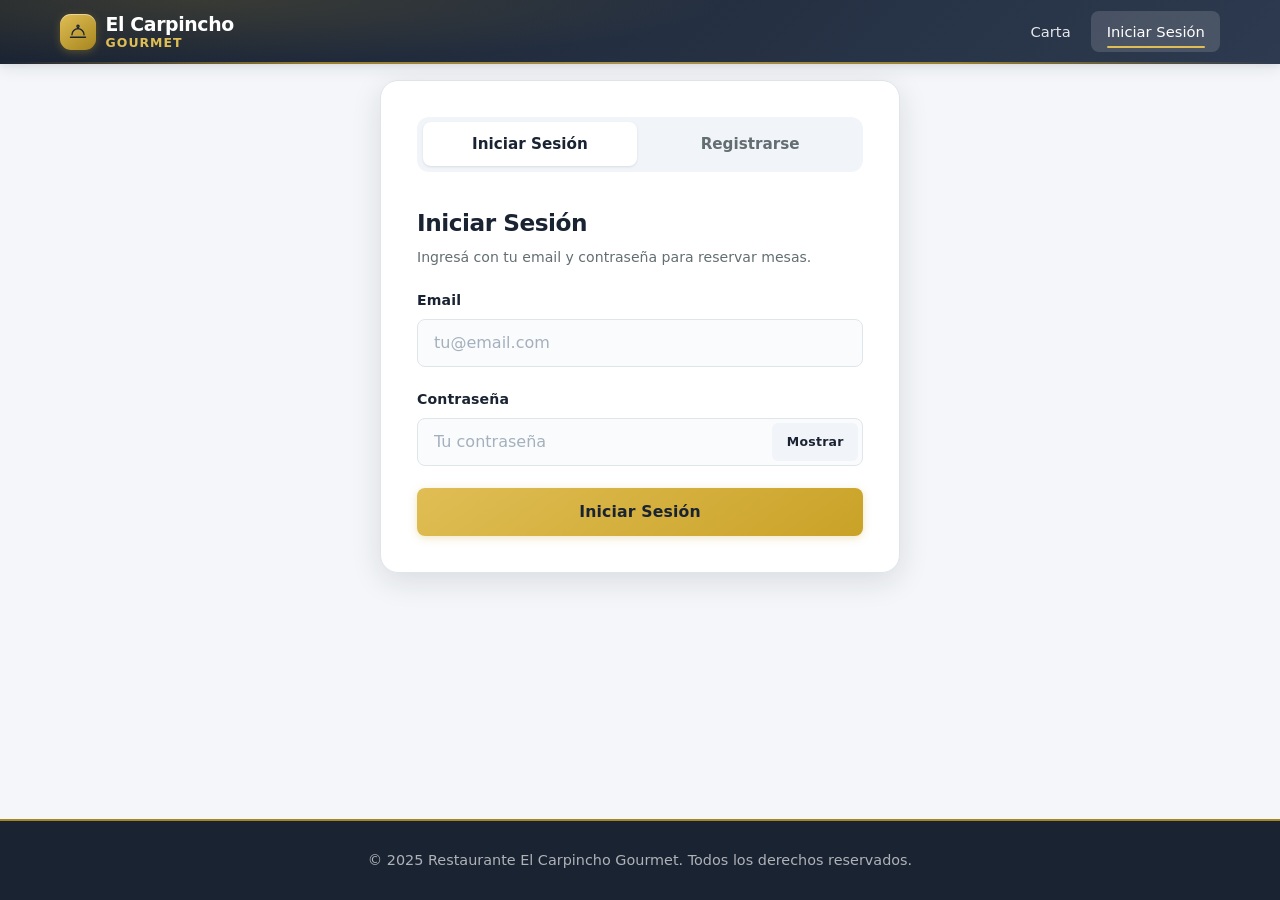
==== public/admin.html @ 331c3b3b "Lanzo proyecto a github" ====
<!DOCTYPE html>
<html lang="es">
<head>
    <meta charset="UTF-8">
    <meta name="viewport" content="width=device-width, initial-scale=1.0">
    <meta name="description" content="Panel de administración del restaurante">
    <title>Administración - El Carpincho Gourmet</title>
    <link rel="stylesheet" href="styles.css?v=2">
</head>
<body>
    <a href="#contenido-principal" class="skip-link">Saltar al contenido</a>

    <header>
        <div class="container">
            <h1 class="brand">
                <span class="brand-mark" aria-hidden="true">
                    <svg class="icon" width="20" height="20" viewBox="0 0 24 24" fill="none" stroke="currentColor">
                        <path d="M3 18.25h18"/>
                        <path d="M4.75 15.25a7.25 7.25 0 0 1 14.5 0"/>
                        <path d="M12 8V6.6"/>
                        <circle cx="12" cy="5.1" r="1.3"/>
                    </svg>
                </span>
                <span class="brand-text">
                    <span>El Carpincho</span>
                    <span class="brand-accent">Administración</span>
                </span>
            </h1>
            <nav aria-label="Navegación de administrador">
                <a href="index.html">Ver sitio</a>
                <span id="admin-name"></span>
                <button id="logout-btn" class="btn btn-secondary" aria-label="Cerrar sesión">Cerrar Sesión</button>
            </nav>
        </div>
    </header>

    <main id="contenido-principal" class="container">
        <div class="admin-tabs">
            <button class="tab-btn active" data-tab="reservas">Todas las Reservas</button>
            <button class="tab-btn" data-tab="buscar">Buscar Reserva</button>
            <button class="tab-btn" data-tab="crear">Crear Reserva</button>
            <button class="tab-btn" data-tab="carta">Gestionar Carta</button>
        </div>

        <!-- Sección: Todas las Reservas -->
        <div id="reservas-section" class="admin-section active">
            <h2>Todas las Reservas</h2>
            <div class="filtros-container">
                <select id="filtro-estado" class="filtro-select">
                    <option value="todas">Todas</option>
                    <option value="confirmada">Confirmadas</option>
                    <option value="cancelada">Canceladas</option>
                </select>
                <button id="refrescar-reservas" class="btn btn-primary">Refrescar</button>
            </div>
            <div id="todas-reservas-container" class="reservas-list"></div>
        </div>

        <!-- Sección: Buscar Reserva -->
        <div id="buscar-section" class="admin-section">
            <h2>Buscar Reserva por Nombre</h2>
            <div class="buscar-form-container">
                <form id="buscar-form">
                    <div class="form-group">
                        <label for="nombre-buscar">Nombre del Cliente</label>
                        <input type="text" id="nombre-buscar" placeholder="Ingrese el nombre del cliente" required>
                    </div>
                    <button type="submit" class="btn btn-primary">Buscar</button>
                </form>
            </div>
            <div id="resultados-busqueda" class="reservas-list"></div>
        </div>

        <!-- Sección: Crear Reserva -->
        <div id="crear-section" class="admin-section">
            <h2>Crear Reserva Manualmente</h2>
            <div class="crear-reserva-container">
                <form id="crear-reserva-form">
                    <div class="form-row">
                        <div class="form-group">
                            <label for="nombre-cliente">Nombre del Cliente *</label>
                            <input type="text" id="nombre-cliente" required>
                        </div>
                        <div class="form-group">
                            <label for="email-cliente">Email (opcional)</label>
                            <input type="email" id="email-cliente">
                        </div>
                    </div>
                    <div class="form-row">
                        <div class="form-group">
                            <label for="telefono-cliente">Teléfono (opcional)</label>
                            <input type="text" id="telefono-cliente">
                        </div>
                        <div class="form-group">
                            <label for="fecha-reserva-admin">Fecha y Hora *</label>
                            <input type="datetime-local" id="fecha-reserva-admin" required>
                        </div>
                    </div>
                    <div class="form-row">
                        <div class="form-group">
                            <label for="cantidad-personas-admin">Cantidad de Personas *</label>
                            <input type="number" id="cantidad-personas-admin" min="1" max="10" required>
                        </div>
                        <div class="form-group">
                            <label for="mesa-seleccionar-admin">Mesa *</label>
                            <select id="mesa-seleccionar-admin" required>
                                <option value="">Seleccione una mesa</option>
                            </select>
                        </div>
                    </div>
                    <button type="submit" class="btn btn-primary">Crear Reserva</button>
                </form>
            </div>
        </div>

        <!-- Sección: Gestionar Carta -->
        <div id="carta-section" class="admin-section">
            <h2>Gestionar Carta</h2>
            <p class="section-desc">Agregá o eliminá platos y bebidas del menú. Los cambios se ven al instante en la carta pública.</p>

            <div class="carta-admin-form-container">
                <h3>Agregar nuevo ítem</h3>
                <form id="agregar-carta-form">
                    <div class="form-row">
                        <div class="form-group">
                            <label for="carta-tipo">Tipo *</label>
                            <select id="carta-tipo" required>
                                <option value="plato">Plato</option>
                                <option value="bebida">Bebida</option>
                            </select>
                        </div>
                        <div class="form-group">
                            <label for="carta-categoria">Categoría *</label>
                            <select id="carta-categoria" required></select>
                        </div>
                    </div>
                    <div class="form-row">
                        <div class="form-group">
                            <label for="carta-nombre">Nombre *</label>
                            <input type="text" id="carta-nombre" placeholder="Ej: Bife de Chorizo" required>
                        </div>
                        <div class="form-group">
                            <label for="carta-precio">Precio ($) *</label>
                            <input type="number" id="carta-precio" min="1" step="1" placeholder="Ej: 15000" required>
                        </div>
                    </div>
                    <button type="submit" class="btn btn-primary">Agregar al menú</button>
                </form>
                <div id="carta-form-mensaje" class="carta-form-mensaje"></div>
            </div>

            <div class="carta-container">
                <div class="categoria">
                    <h3>Platos</h3>
                    <div id="admin-carta-platos-container"></div>
                </div>

                <div class="categoria">
                    <h3>Bebidas</h3>
                    <div id="admin-carta-bebidas-container"></div>
                </div>
            </div>
        </div>
    </main>

    <footer>
        <p>&copy; 2025 Restaurante El Carpincho Gourmet. Todos los derechos reservados.</p>
    </footer>

    <script src="api.js"></script>
    <script src="ui.js?v=2"></script>
    <script src="admin.js"></script>
</body>
</html>
---- public/styles.css ----
/* ==========================================================================
   El Carpincho Gourmet — Hoja de estilos
   Paleta: dorado (#c9a227) sobre azul marino (#1a2332)
   ========================================================================== */

*,
*::before,
*::after {
    margin: 0;
    padding: 0;
    box-sizing: border-box;
}

:root {
    /* --- Paleta base --- */
    --primary-color: #c9a227;
    --primary-dark: #a8861f;
    --secondary-color: #1a2332;
    --accent-color: #d64545;
    --success-color: #2d8a5e;
    --warning-color: #e6a23c;
    --bg-color: #f4f6f9;
    --text-color: #2d3436;
    --text-muted: #636e72;
    --border-color: #dfe6e9;

    /* --- Derivados de la paleta (tintes y sombras de los mismos tonos) --- */
    --primary-light: #e0be55;
    --primary-tint: #faf5e4;
    --primary-glow: rgba(201, 162, 39, 0.28);
    --secondary-light: #2d3a4f;
    --secondary-tint: #eef1f5;
    --success-tint: #e7f4ed;
    --success-border: #b6ddc8;
    --accent-tint: #fdecec;
    --accent-border: #f2c2c2;
    --warning-tint: #fdf4e6;
    --info-color: #3f7cad;
    --info-tint: #eaf3fa;
    --info-border: #bcd8ec;

    /* --- Superficies --- */
    --surface: #ffffff;
    --surface-alt: #fafbfc;
    --surface-sunken: #f1f4f8;

    /* --- Elevación --- */
    --shadow-xs: 0 1px 2px rgba(26, 35, 50, 0.06);
    --shadow-sm: 0 1px 3px rgba(26, 35, 50, 0.07), 0 1px 2px rgba(26, 35, 50, 0.04);
    --shadow: 0 2px 12px rgba(26, 35, 50, 0.08);
    --shadow-md: 0 4px 16px rgba(26, 35, 50, 0.09), 0 2px 6px rgba(26, 35, 50, 0.05);
    --shadow-lg: 0 8px 30px rgba(26, 35, 50, 0.12);
    --shadow-xl: 0 18px 48px rgba(26, 35, 50, 0.18);

    /* --- Geometría --- */
    --radius-sm: 8px;
    --radius: 12px;
    --radius-lg: 18px;
    --radius-full: 999px;

    /* --- Tipografía --- */
    --font-sans: 'Segoe UI', system-ui, -apple-system, 'Helvetica Neue', sans-serif;
    --font-size-base: 1rem;
    --line-height: 1.6;
    --tracking-tight: -0.02em;
    --tracking-wide: 0.08em;

    /* --- Interacción --- */
    --focus-ring: 0 0 0 3px rgba(201, 162, 39, 0.45);
    --transition: 0.2s ease;
    --transition-slow: 0.32s cubic-bezier(0.4, 0, 0.2, 1);
}

body {
    font-family: var(--font-sans);
    background-color: var(--bg-color);
    color: var(--text-color);
    line-height: var(--line-height);
    font-size: var(--font-size-base);
    min-height: 100vh;
    display: flex;
    flex-direction: column;
    -webkit-font-smoothing: antialiased;
    -moz-osx-font-smoothing: grayscale;
}

/* ==========================================================================
   Sistema de íconos SVG
   ========================================================================== */

.icon {
    width: 1em;
    height: 1em;
    display: inline-block;
    flex-shrink: 0;
    fill: none;
    stroke: currentColor;
    stroke-width: 1.75;
    stroke-linecap: round;
    stroke-linejoin: round;
    vertical-align: -0.135em;
}

.icon-fill {
    fill: currentColor;
    stroke: none;
}

/* ==========================================================================
   Accesibilidad
   ========================================================================== */

.skip-link {
    position: absolute;
    top: -100px;
    left: 1rem;
    background: var(--primary-color);
    color: var(--secondary-color);
    padding: 0.75rem 1.25rem;
    border-radius: var(--radius);
    z-index: 9999;
    font-weight: 700;
    text-decoration: none;
    box-shadow: var(--shadow-lg);
    transition: top var(--transition);
}

.skip-link:focus {
    top: 1rem;
    outline: none;
    box-shadow: var(--focus-ring), var(--shadow-lg);
}

*:focus-visible {
    outline: none;
    box-shadow: var(--focus-ring);
}

.visually-hidden {
    position: absolute;
    width: 1px;
    height: 1px;
    padding: 0;
    overflow: hidden;
    clip: rect(0 0 0 0);
    white-space: nowrap;
    border: 0;
}

/* ==========================================================================
   Layout
   ========================================================================== */

.container {
    max-width: 1200px;
    margin: 0 auto;
    padding: 0 20px;
    width: 100%;
}

main {
    flex: 1;
    padding: 2.5rem 0 3.5rem;
}

/* ==========================================================================
   Encabezado y marca
   ========================================================================== */

header {
    background:
        radial-gradient(ellipse 60% 140% at 15% 0%, rgba(201, 162, 39, 0.16), transparent 70%),
        linear-gradient(135deg, var(--secondary-color) 0%, var(--secondary-light) 100%);
    color: #fff;
    padding: 0.7rem 0;
    box-shadow: var(--shadow-md);
    position: relative;
}

header::after {
    content: '';
    position: absolute;
    left: 0;
    right: 0;
    bottom: 0;
    height: 2px;
    background: linear-gradient(90deg,
        transparent,
        var(--primary-color) 25%,
        var(--primary-light) 50%,
        var(--primary-color) 75%,
        transparent);
    opacity: 0.7;
}

header .container {
    display: flex;
    justify-content: space-between;
    align-items: center;
    gap: 1rem;
}

/* --- Logotipo --- */
.brand {
    display: inline-flex;
    align-items: center;
    gap: 0.6rem;
    font-size: clamp(0.98rem, 2.2vw, 1.18rem);
    font-weight: 700;
    letter-spacing: var(--tracking-tight);
    line-height: 1.1;
}

.brand-mark {
    display: inline-flex;
    align-items: center;
    justify-content: center;
    width: 36px;
    height: 36px;
    flex-shrink: 0;
    border-radius: 11px;
    background: linear-gradient(145deg, var(--primary-light), var(--primary-dark));
    color: var(--secondary-color);
    box-shadow:
        0 2px 8px rgba(201, 162, 39, 0.32),
        inset 0 1px 0 rgba(255, 255, 255, 0.45);
}

.brand-mark .icon {
    width: 20px;
    height: 20px;
    stroke-width: 1.6;
    vertical-align: 0;
}

.brand-text {
    display: flex;
    flex-direction: column;
    gap: 0.05rem;
}

.brand-accent {
    color: var(--primary-light);
    font-size: 0.66em;
    font-weight: 600;
    letter-spacing: var(--tracking-wide);
    text-transform: uppercase;
    line-height: 1.1;
}

/* --- Navegación --- */
.nav-toggle {
    display: none;
    flex-direction: column;
    gap: 5px;
    background: rgba(255, 255, 255, 0.08);
    border: none;
    cursor: pointer;
    padding: 0.6rem;
    border-radius: var(--radius-sm);
    transition: background-color var(--transition);
}

.nav-toggle:hover {
    background: rgba(255, 255, 255, 0.16);
}

.nav-toggle span {
    display: block;
    width: 22px;
    height: 2px;
    background: #fff;
    border-radius: 2px;
    transition: var(--transition);
}

nav {
    display: flex;
    gap: 0.35rem;
    align-items: center;
}

nav a {
    color: rgba(255, 255, 255, 0.88);
    text-decoration: none;
    padding: 0.55rem 0.95rem;
    border-radius: var(--radius-sm);
    transition: background-color var(--transition), color var(--transition);
    font-weight: 500;
    font-size: 0.92rem;
    min-height: 38px;
    display: inline-flex;
    align-items: center;
    gap: 0.4rem;
    position: relative;
}

nav a:hover {
    background-color: rgba(255, 255, 255, 0.12);
    color: #fff;
}

nav a.active {
    background-color: rgba(255, 255, 255, 0.14);
    color: #fff;
}

nav a.active::after {
    content: '';
    position: absolute;
    left: 0.95rem;
    right: 0.95rem;
    bottom: 0.3rem;
    height: 2px;
    border-radius: 2px;
    background: var(--primary-light);
}

#user-name,
#admin-name {
    color: rgba(255, 255, 255, 0.92);
    padding: 0.35rem 0.85rem;
    font-weight: 500;
    font-size: 0.88rem;
    background: rgba(255, 255, 255, 0.08);
    border-radius: var(--radius-full);
    white-space: nowrap;
}

header .btn-secondary {
    background: rgba(255, 255, 255, 0.12);
    color: #fff;
    min-height: 38px;
    padding: 0.45rem 1rem;
    font-size: 0.88rem;
    border: 1px solid rgba(255, 255, 255, 0.18);
}

header .btn-secondary:hover {
    background: rgba(255, 255, 255, 0.22);
}

/* ==========================================================================
   Pie de página
   ========================================================================== */

footer {
    background-color: var(--secondary-color);
    color: rgba(255, 255, 255, 0.65);
    text-align: center;
    padding: 1.75rem 0;
    margin-top: auto;
    font-size: 0.9rem;
    border-top: 2px solid var(--primary-dark);
}

/* ==========================================================================
   Hero
   ========================================================================== */

.hero {
    background:
        radial-gradient(ellipse 70% 120% at 80% 10%, rgba(201, 162, 39, 0.22), transparent 65%),
        radial-gradient(ellipse 60% 100% at 10% 90%, rgba(201, 162, 39, 0.1), transparent 60%),
        linear-gradient(135deg, var(--secondary-color) 0%, #223047 100%);
    color: #fff;
    padding: 3.25rem 2rem;
    border-radius: var(--radius-lg);
    margin-bottom: 2.5rem;
    text-align: center;
    box-shadow: var(--shadow-lg);
    position: relative;
    overflow: hidden;
}

.hero::before {
    content: '';
    position: absolute;
    inset: 0;
    border-radius: inherit;
    border: 1px solid rgba(201, 162, 39, 0.22);
    pointer-events: none;
}

.hero h2 {
    font-size: clamp(1.65rem, 4.5vw, 2.5rem);
    margin-bottom: 0.85rem;
    font-weight: 700;
    letter-spacing: var(--tracking-tight);
    line-height: 1.2;
}

.hero p {
    font-size: 1.05rem;
    color: rgba(255, 255, 255, 0.82);
    max-width: 560px;
    margin: 0 auto 1.75rem;
}

.hero-actions {
    display: flex;
    gap: 0.85rem;
    justify-content: center;
    flex-wrap: wrap;
}

.hero .btn {
    width: auto;
    min-width: 170px;
}

.hero .btn-secondary {
    background: rgba(255, 255, 255, 0.1);
    border: 1px solid rgba(255, 255, 255, 0.25);
    color: #fff;
    backdrop-filter: blur(4px);
}

.hero .btn-secondary:hover {
    background: rgba(255, 255, 255, 0.18);
}

/* ==========================================================================
   Encabezados de sección
   ========================================================================== */

.page-header {
    margin-bottom: 1.75rem;
}

.page-header h2 {
    color: var(--secondary-color);
    font-size: clamp(1.4rem, 3vw, 1.9rem);
    margin-bottom: 0.3rem;
    letter-spacing: var(--tracking-tight);
    font-weight: 700;
}

.page-header p {
    color: var(--text-muted);
}

.section-desc {
    color: var(--text-muted);
    margin-bottom: 1.5rem;
}

/* ==========================================================================
   Carta
   ========================================================================== */

.carta-section {
    background: var(--surface);
    padding: 2.5rem;
    border-radius: var(--radius-lg);
    box-shadow: var(--shadow);
    border: 1px solid var(--border-color);
}

.carta-section h2 {
    color: var(--secondary-color);
    margin-bottom: 0.4rem;
    font-size: clamp(1.5rem, 3.5vw, 2rem);
    letter-spacing: var(--tracking-tight);
}

.intro-text {
    margin-bottom: 2.25rem;
    color: var(--text-muted);
}

.intro-text a {
    color: var(--primary-dark);
    text-decoration: none;
    font-weight: 600;
    border-bottom: 1px solid var(--primary-glow);
    transition: border-color var(--transition);
}

.intro-text a:hover {
    border-bottom-color: var(--primary-color);
}

.carta-container {
    display: flex;
    flex-direction: column;
    gap: 2.75rem;
}

.categoria h3 {
    color: var(--secondary-color);
    margin-bottom: 1.75rem;
    font-size: 1.4rem;
    font-weight: 700;
    letter-spacing: var(--tracking-tight);
    padding-bottom: 0.65rem;
    border-bottom: 1px solid var(--border-color);
    position: relative;
}

.categoria h3::after {
    content: '';
    position: absolute;
    left: 0;
    bottom: -1px;
    width: 56px;
    height: 3px;
    border-radius: 3px;
    background: linear-gradient(90deg, var(--primary-color), var(--primary-light));
}

.subcategoria {
    margin-bottom: 2.5rem;
}

.subcategoria:last-child {
    margin-bottom: 0;
}

.subcategoria-titulo {
    color: var(--secondary-color);
    font-size: 0.82rem;
    font-weight: 700;
    text-transform: uppercase;
    letter-spacing: var(--tracking-wide);
    margin-bottom: 1.15rem;
    padding-left: 0.75rem;
    border-left: 3px solid var(--primary-color);
    line-height: 1.4;
}

.items-grid {
    display: grid;
    grid-template-columns: repeat(auto-fill, minmax(250px, 1fr));
    gap: 1.15rem;
}

.item-card {
    background: var(--surface);
    border: 1px solid var(--border-color);
    border-radius: var(--radius);
    padding: 1.35rem 1.4rem;
    box-shadow: var(--shadow-xs);
    transition: transform var(--transition-slow), box-shadow var(--transition-slow),
                border-color var(--transition-slow);
    position: relative;
    overflow: hidden;
}

.item-card::before {
    content: '';
    position: absolute;
    left: 0;
    top: 0;
    bottom: 0;
    width: 3px;
    background: linear-gradient(180deg, var(--primary-color), var(--primary-light));
    transform: scaleY(0);
    transform-origin: top;
    transition: transform var(--transition-slow);
}

.item-card:hover {
    transform: translateY(-3px);
    box-shadow: var(--shadow-md);
    border-color: var(--primary-glow);
}

.item-card:hover::before {
    transform: scaleY(1);
}

.item-card h4 {
    color: var(--secondary-color);
    margin-bottom: 0.35rem;
    font-size: 1.05rem;
    font-weight: 600;
    letter-spacing: -0.01em;
}

.item-card .precio {
    color: var(--primary-dark);
    font-size: 1.2rem;
    font-weight: 700;
    margin-top: 0.5rem;
    font-variant-numeric: tabular-nums;
}

/* ==========================================================================
   Autenticación
   ========================================================================== */

.auth-container {
    max-width: 520px;
    margin: 1rem auto 2rem;
    background: var(--surface);
    padding: 2.25rem;
    border-radius: var(--radius-lg);
    box-shadow: var(--shadow-lg);
    border: 1px solid var(--border-color);
}

.auth-tabs {
    display: flex;
    gap: 0.35rem;
    margin-bottom: 2rem;
    background: var(--surface-sunken);
    padding: 0.35rem;
    border-radius: var(--radius);
}

.auth-form {
    display: none;
}

.auth-form.active {
    display: block;
    animation: fadeInUp 0.32s ease;
}

.auth-form h2 {
    color: var(--secondary-color);
    font-size: 1.45rem;
    letter-spacing: var(--tracking-tight);
    margin-bottom: 0.2rem;
}

/* ==========================================================================
   Pestañas
   ========================================================================== */

.tab-btn {
    flex: 1;
    padding: 0.75rem 1rem;
    background: transparent;
    border: none;
    cursor: pointer;
    font-size: 0.95rem;
    font-family: inherit;
    font-weight: 600;
    color: var(--text-muted);
    border-radius: var(--radius-sm);
    transition: background-color var(--transition), color var(--transition),
                box-shadow var(--transition);
    min-height: 44px;
}

.tab-btn:hover:not(.active) {
    color: var(--secondary-color);
    background: rgba(255, 255, 255, 0.6);
}

.tab-btn.active {
    color: var(--secondary-color);
    background: var(--surface);
    box-shadow: var(--shadow-sm);
}

.dashboard-tabs,
.admin-tabs {
    display: flex;
    gap: 0.35rem;
    margin-bottom: 2rem;
    background: var(--surface-sunken);
    padding: 0.4rem;
    border-radius: var(--radius);
    border: 1px solid var(--border-color);
}

.dashboard-section,
.admin-section {
    display: none;
}

.dashboard-section.active,
.admin-section.active {
    display: block;
    animation: fadeInUp 0.32s ease;
}

/* ==========================================================================
   Formularios
   ========================================================================== */

.form-group {
    margin-bottom: 1.35rem;
}

.form-group label {
    display: block;
    margin-bottom: 0.45rem;
    color: var(--secondary-color);
    font-weight: 600;
    font-size: 0.88rem;
    letter-spacing: 0.01em;
}

.form-group input,
.form-group select,
.form-group textarea,
.filtro-select {
    width: 100%;
    padding: 0.8rem 1rem;
    border: 1.5px solid var(--border-color);
    border-radius: var(--radius-sm);
    font-size: 1rem;
    font-family: inherit;
    color: var(--text-color);
    transition: border-color var(--transition), box-shadow var(--transition),
                background-color var(--transition);
    background: var(--surface-alt);
    min-height: 48px;
}

.form-group input::placeholder {
    color: #a4b0be;
}

.form-group input:hover,
.form-group select:hover {
    border-color: #c7d2da;
}

.form-group input:focus,
.form-group select:focus,
.form-group textarea:focus,
.filtro-select:focus {
    outline: none;
    border-color: var(--primary-color);
    background: var(--surface);
    box-shadow: var(--focus-ring);
}

.form-group input:invalid:not(:placeholder-shown):not(:focus) {
    border-color: var(--accent-color);
}

.form-group select,
.filtro-select {
    appearance: none;
    -webkit-appearance: none;
    background-image: url("data:image/svg+xml,%3Csvg xmlns='http://www.w3.org/2000/svg' viewBox='0 0 16 16' fill='none' stroke='%23636e72' stroke-width='1.75' stroke-linecap='round' stroke-linejoin='round'%3E%3Cpath d='m4 6 4 4 4-4'/%3E%3C/svg%3E");
    background-repeat: no-repeat;
    background-position: right 0.9rem center;
    background-size: 16px;
    padding-right: 2.5rem;
    cursor: pointer;
}

.form-row {
    display: grid;
    grid-template-columns: repeat(auto-fit, minmax(240px, 1fr));
    gap: 1rem;
}

.form-hint {
    font-size: 0.88rem;
    color: var(--text-muted);
    margin-top: 0.35rem;
}

/* --- Campo de contraseña --- */
.input-with-toggle {
    position: relative;
    display: flex;
    align-items: stretch;
}

.input-with-toggle input {
    padding-right: 5.25rem;
}

.btn-toggle-password {
    position: absolute;
    right: 5px;
    top: 5px;
    bottom: 5px;
    padding: 0 0.9rem;
    background: var(--surface-sunken);
    border: none;
    border-radius: 6px;
    cursor: pointer;
    font-size: 0.78rem;
    font-family: inherit;
    font-weight: 700;
    letter-spacing: 0.02em;
    color: var(--secondary-color);
    min-height: auto;
    transition: background-color var(--transition), color var(--transition);
}

.btn-toggle-password:hover {
    background: var(--primary-tint);
    color: var(--primary-dark);
}

/* --- Requisitos de contraseña --- */
.password-requirements {
    list-style: none;
    margin: 0.75rem 0 0;
    padding: 0.75rem 0.9rem;
    font-size: 0.85rem;
    color: var(--text-muted);
    background: var(--surface-alt);
    border: 1px solid var(--border-color);
    border-radius: var(--radius-sm);
    display: grid;
    gap: 0.3rem;
}

.password-requirements li {
    padding-left: 1.6rem;
    position: relative;
    transition: color var(--transition);
    line-height: 1.5;
}

.password-requirements li::before {
    content: '';
    position: absolute;
    left: 0;
    top: 0.24em;
    width: 15px;
    height: 15px;
    border: 1.5px solid #ccd6dd;
    border-radius: 50%;
    background-color: var(--surface);
    transition: background-color var(--transition), border-color var(--transition);
}

.password-requirements li.valid {
    color: var(--success-color);
    font-weight: 600;
}

.password-requirements li.valid::before {
    border-color: var(--success-color);
    background-color: var(--success-color);
    background-image: url("data:image/svg+xml,%3Csvg xmlns='http://www.w3.org/2000/svg' viewBox='0 0 16 16' fill='none' stroke='white' stroke-width='2.75' stroke-linecap='round' stroke-linejoin='round'%3E%3Cpath d='m3.5 8.5 3 3 6-6.5'/%3E%3C/svg%3E");
    background-repeat: no-repeat;
    background-position: center;
    background-size: 11px;
}

/* --- Nota de seguridad --- */
.security-note {
    display: flex;
    gap: 0.85rem;
    align-items: flex-start;
    background: var(--info-tint);
    border: 1px solid var(--info-border);
    border-radius: var(--radius);
    padding: 1rem 1.1rem;
    margin-top: 1.75rem;
    font-size: 0.88rem;
    color: #1a4a7a;
    line-height: 1.55;
}

.security-note-icon {
    display: inline-flex;
    align-items: center;
    justify-content: center;
    width: 34px;
    height: 34px;
    flex-shrink: 0;
    border-radius: var(--radius-sm);
    background: rgba(63, 124, 173, 0.14);
    color: var(--info-color);
}

.security-note-icon .icon {
    width: 19px;
    height: 19px;
    vertical-align: 0;
}

.security-note strong {
    display: block;
    margin-bottom: 0.1rem;
    color: #14385c;
}

/* ==========================================================================
   Botones
   ========================================================================== */

.btn {
    padding: 0.8rem 1.5rem;
    border: none;
    border-radius: var(--radius-sm);
    font-size: 0.98rem;
    font-family: inherit;
    cursor: pointer;
    transition: background-color var(--transition), transform var(--transition),
                box-shadow var(--transition), opacity var(--transition);
    font-weight: 600;
    min-height: 48px;
    display: inline-flex;
    align-items: center;
    justify-content: center;
    gap: 0.5rem;
    letter-spacing: 0.01em;
    text-decoration: none;
}

.btn:active:not(:disabled) {
    transform: translateY(1px);
}

.btn:disabled,
.btn.is-loading {
    opacity: 0.65;
    cursor: not-allowed;
    transform: none !important;
}

.btn-primary {
    background: linear-gradient(145deg, var(--primary-light), var(--primary-color));
    color: var(--secondary-color);
    width: 100%;
    box-shadow: 0 2px 8px rgba(201, 162, 39, 0.28);
}

.btn-primary:hover:not(:disabled) {
    background: linear-gradient(145deg, var(--primary-color), var(--primary-dark));
    transform: translateY(-1px);
    box-shadow: 0 6px 18px rgba(201, 162, 39, 0.36);
}

.btn-secondary {
    background-color: var(--secondary-tint);
    color: var(--secondary-color);
    border: 1px solid var(--border-color);
}

.btn-secondary:hover:not(:disabled) {
    background-color: #e2e7ee;
    border-color: #cdd6e0;
}

.btn-cancelar {
    background-color: var(--surface);
    color: var(--accent-color);
    border: 1.5px solid var(--accent-border);
    padding: 0.55rem 1.1rem;
    border-radius: var(--radius-sm);
    cursor: pointer;
    font-family: inherit;
    font-weight: 600;
    font-size: 0.9rem;
    min-height: 40px;
    display: inline-flex;
    align-items: center;
    gap: 0.4rem;
    transition: background-color var(--transition), color var(--transition),
                border-color var(--transition);
}

.btn-cancelar:hover:not(:disabled) {
    background-color: var(--accent-color);
    border-color: var(--accent-color);
    color: #fff;
}

.btn-cancelar:disabled {
    background-color: var(--surface-sunken);
    color: var(--text-muted);
    border-color: var(--border-color);
    cursor: not-allowed;
}

/* ==========================================================================
   Mensajes en línea
   ========================================================================== */

.error-message,
.success-message {
    margin-top: 1rem;
    padding: 0.85rem 1rem;
    border-radius: var(--radius-sm);
    display: none;
    font-size: 0.92rem;
    border: 1px solid;
    animation: fadeInUp 0.25s ease;
}

.error-message {
    color: #9c2626;
    background-color: var(--accent-tint);
    border-color: var(--accent-border);
}

.success-message {
    color: #1c6b46;
    background-color: var(--success-tint);
    border-color: var(--success-border);
}

.error-message.show,
.success-message.show {
    display: block;
}

/* ==========================================================================
   Guía de pasos
   ========================================================================== */

.steps-guide {
    display: grid;
    grid-template-columns: repeat(auto-fit, minmax(190px, 1fr));
    gap: 1rem;
    margin-bottom: 1.75rem;
}

.step-item {
    background: var(--surface);
    padding: 1.35rem 1.15rem;
    border-radius: var(--radius);
    box-shadow: var(--shadow-xs);
    border: 1px solid var(--border-color);
    text-align: center;
    transition: transform var(--transition-slow), box-shadow var(--transition-slow);
}

.step-item:hover {
    transform: translateY(-2px);
    box-shadow: var(--shadow-md);
}

.step-number {
    display: inline-flex;
    align-items: center;
    justify-content: center;
    width: 34px;
    height: 34px;
    background: linear-gradient(145deg, var(--primary-light), var(--primary-color));
    color: var(--secondary-color);
    border-radius: 50%;
    font-weight: 700;
    font-size: 0.95rem;
    margin-bottom: 0.7rem;
    box-shadow: 0 2px 8px rgba(201, 162, 39, 0.3);
}

.step-item p {
    font-size: 0.9rem;
    color: var(--text-muted);
    line-height: 1.5;
}

/* ==========================================================================
   Reserva: formulario, leyenda y sectores
   ========================================================================== */

.reserva-form-container,
.buscar-form-container,
.crear-reserva-container,
.carta-admin-form-container {
    background: var(--surface);
    padding: 1.75rem;
    border-radius: var(--radius-lg);
    box-shadow: var(--shadow);
    border: 1px solid var(--border-color);
    margin-bottom: 2rem;
}

.carta-admin-form-container h3 {
    margin-bottom: 1.25rem;
    color: var(--secondary-color);
    font-size: 1.1rem;
    font-weight: 700;
    letter-spacing: var(--tracking-tight);
}

.mesa-legend {
    display: flex;
    flex-wrap: wrap;
    gap: 1.5rem;
    margin-bottom: 1.5rem;
    padding: 0.9rem 1.25rem;
    background: var(--surface);
    border-radius: var(--radius);
    box-shadow: var(--shadow-xs);
    border: 1px solid var(--border-color);
}

.legend-item {
    display: flex;
    align-items: center;
    gap: 0.55rem;
    font-size: 0.88rem;
    color: var(--text-muted);
    font-weight: 500;
}

.legend-dot {
    width: 15px;
    height: 15px;
    border-radius: 5px;
    border: 2px solid;
    flex-shrink: 0;
}

.legend-dot.disponible {
    background: var(--success-tint);
    border-color: var(--success-color);
}

.legend-dot.ocupada {
    background: var(--accent-tint);
    border-color: var(--accent-color);
}

.legend-dot.seleccionada {
    background: var(--primary-tint);
    border-color: var(--primary-color);
}

.sectores-container {
    display: flex;
    flex-direction: column;
    gap: 1.5rem;
}

.sector {
    background: var(--surface);
    padding: 1.75rem;
    border-radius: var(--radius-lg);
    box-shadow: var(--shadow);
    border: 1px solid var(--border-color);
    position: relative;
    overflow: hidden;
}

.sector::before {
    content: '';
    position: absolute;
    left: 0;
    top: 0;
    bottom: 0;
    width: 4px;
    background: linear-gradient(180deg, var(--primary-color), var(--primary-light));
}

.sector h3 {
    color: var(--secondary-color);
    margin-bottom: 0.25rem;
    font-size: 1.25rem;
    font-weight: 700;
    letter-spacing: var(--tracking-tight);
}

.tarifa-info {
    color: var(--primary-dark);
    font-weight: 600;
    margin-bottom: 1.5rem;
    font-size: 0.92rem;
    display: inline-flex;
    align-items: center;
    gap: 0.4rem;
    background: var(--primary-tint);
    padding: 0.28rem 0.75rem;
    border-radius: var(--radius-full);
}

/* --- Mesas --- */
.mesas-grid {
    display: grid;
    grid-template-columns: repeat(auto-fill, minmax(128px, 1fr));
    gap: 0.9rem;
}

.mesa-card {
    background: var(--surface-alt);
    border: 1.5px solid var(--border-color);
    border-radius: var(--radius);
    padding: 1.15rem 0.75rem;
    text-align: center;
    cursor: pointer;
    transition: transform var(--transition-slow), box-shadow var(--transition-slow),
                border-color var(--transition), background-color var(--transition);
    position: relative;
    overflow: hidden;
}

.mesa-card::after {
    content: '';
    position: absolute;
    top: 0.6rem;
    right: 0.6rem;
    width: 8px;
    height: 8px;
    border-radius: 50%;
    background: var(--border-color);
    transition: background-color var(--transition);
}

.mesa-card.disponible {
    border-color: var(--success-border);
    background: var(--success-tint);
}

.mesa-card.disponible::after {
    background: var(--success-color);
    box-shadow: 0 0 0 3px rgba(45, 138, 94, 0.18);
}

.mesa-card.disponible:hover {
    transform: translateY(-3px);
    box-shadow: var(--shadow-md);
    border-color: var(--success-color);
}

.mesa-card.ocupada {
    border-color: var(--accent-border);
    background: var(--accent-tint);
    cursor: not-allowed;
    opacity: 0.72;
}

.mesa-card.ocupada::after {
    background: var(--accent-color);
}

.mesa-card.ocupada:hover {
    transform: none;
    box-shadow: none;
}

.mesa-card.seleccionada {
    border-color: var(--primary-color);
    background: var(--primary-tint);
    box-shadow: 0 0 0 3px var(--primary-glow), var(--shadow-md);
    transform: translateY(-3px);
}

.mesa-card.seleccionada::after {
    background: var(--primary-color);
    box-shadow: 0 0 0 3px var(--primary-glow);
}

.mesa-numero {
    font-size: 1.15rem;
    font-weight: 700;
    color: var(--secondary-color);
    margin-bottom: 0.4rem;
    letter-spacing: var(--tracking-tight);
}

.mesa-capacidad {
    font-size: 0.82rem;
    color: var(--text-muted);
    display: flex;
    align-items: center;
    justify-content: center;
    gap: 0.3rem;
}

.mesa-capacidad::before {
    content: '';
    width: 13px;
    height: 13px;
    flex-shrink: 0;
    background-image: url("data:image/svg+xml,%3Csvg xmlns='http://www.w3.org/2000/svg' viewBox='0 0 16 16' fill='none' stroke='%23636e72' stroke-width='1.6' stroke-linecap='round' stroke-linejoin='round'%3E%3Cpath d='M11 13.5v-1a2.5 2.5 0 0 0-2.5-2.5h-3A2.5 2.5 0 0 0 3 12.5v1'/%3E%3Ccircle cx='7' cy='5' r='2.25'/%3E%3Cpath d='M13.5 13.5v-1a2.5 2.5 0 0 0-1.9-2.42'/%3E%3Cpath d='M10.5 3.08a2.25 2.25 0 0 1 0 4.34'/%3E%3C/svg%3E");
    background-repeat: no-repeat;
    background-size: contain;
}

.mesa-tarifa {
    font-size: 0.8rem;
    color: var(--primary-dark);
    font-weight: 700;
    margin-top: 0.45rem;
    font-variant-numeric: tabular-nums;
}

/* ==========================================================================
   Tarjetas de reserva
   ========================================================================== */

.reservas-list {
    display: flex;
    flex-direction: column;
    gap: 1.15rem;
}

.reserva-card {
    background: var(--surface);
    padding: 1.6rem 1.75rem;
    border-radius: var(--radius-lg);
    box-shadow: var(--shadow-xs);
    border: 1px solid var(--border-color);
    border-left: 4px solid var(--primary-color);
    transition: transform var(--transition-slow), box-shadow var(--transition-slow);
}

.reserva-card:hover {
    transform: translateY(-2px);
    box-shadow: var(--shadow-md);
}

.reserva-card h4 {
    color: var(--secondary-color);
    margin-bottom: 1.25rem;
    font-size: 1.1rem;
    font-weight: 700;
    letter-spacing: var(--tracking-tight);
    padding-bottom: 0.85rem;
    border-bottom: 1px solid var(--border-color);
}

.reserva-info {
    display: grid;
    grid-template-columns: repeat(auto-fit, minmax(175px, 1fr));
    gap: 1.15rem;
    margin-bottom: 1rem;
}

.reserva-info-item {
    display: flex;
    flex-direction: column;
    gap: 0.15rem;
}

.reserva-info-item label {
    font-size: 0.72rem;
    color: var(--text-muted);
    text-transform: uppercase;
    letter-spacing: var(--tracking-wide);
    font-weight: 600;
}

.reserva-info-item span {
    font-weight: 600;
    color: var(--text-color);
    font-size: 0.98rem;
}

.reserva-actions {
    margin-top: 1.25rem;
    padding-top: 1.15rem;
    border-top: 1px solid var(--border-color);
    display: flex;
    gap: 0.75rem;
    flex-wrap: wrap;
}

.reserva-actions:empty {
    display: none;
}

.admin-reserva-card {
    border-left-color: var(--primary-color);
}

.estado-confirmada,
.estado-cancelada {
    display: inline-flex;
    align-items: center;
    gap: 0.35rem;
    padding: 0.15rem 0.6rem;
    border-radius: var(--radius-full);
    font-size: 0.82rem;
    font-weight: 700;
    width: fit-content;
}

.estado-confirmada {
    color: #1c6b46;
    background: var(--success-tint);
}

.estado-confirmada::before,
.estado-cancelada::before {
    content: '';
    width: 6px;
    height: 6px;
    border-radius: 50%;
    background: currentColor;
}

.estado-cancelada {
    color: #9c2626;
    background: var(--accent-tint);
}

/* ==========================================================================
   Panel de administración
   ========================================================================== */

.filtros-container {
    display: flex;
    gap: 0.75rem;
    margin-bottom: 1.5rem;
    align-items: center;
    flex-wrap: wrap;
}

.filtro-select {
    width: auto;
    min-width: 180px;
    min-height: 44px;
    padding: 0.55rem 2.5rem 0.55rem 1rem;
    background-color: var(--surface);
}

.filtros-container .btn {
    width: auto;
    min-height: 44px;
    padding: 0.55rem 1.35rem;
}

.carta-form-mensaje {
    margin-top: 1rem;
    padding: 0.85rem 1rem;
    border-radius: var(--radius-sm);
    display: none;
    font-size: 0.92rem;
    font-weight: 500;
    border: 1px solid;
    animation: fadeInUp 0.25s ease;
}

.carta-form-mensaje.show {
    display: block;
}

.carta-form-mensaje.exito {
    background: var(--success-tint);
    color: #1c6b46;
    border-color: var(--success-border);
}

.carta-form-mensaje.error {
    background: var(--accent-tint);
    color: #9c2626;
    border-color: var(--accent-border);
}

.admin-carta-item {
    position: relative;
}

.admin-carta-item .item-card {
    padding-bottom: 3.5rem;
    height: 100%;
}

.admin-carta-item .btn-eliminar-carta {
    position: absolute;
    bottom: 0.9rem;
    right: 0.9rem;
    background: transparent;
    color: var(--accent-color);
    border: 1.5px solid var(--accent-border);
    padding: 0.35rem 0.8rem;
    border-radius: var(--radius-sm);
    cursor: pointer;
    font-family: inherit;
    font-size: 0.8rem;
    font-weight: 600;
    transition: background-color var(--transition), color var(--transition),
                border-color var(--transition);
}

.admin-carta-item .btn-eliminar-carta:hover {
    background: var(--accent-color);
    border-color: var(--accent-color);
    color: #fff;
}

.carta-vacia-msg {
    color: var(--text-muted);
    font-style: italic;
    padding: 1rem 0;
}

/* ==========================================================================
   Modal
   ========================================================================== */

.modal {
    display: none;
    position: fixed;
    z-index: 1000;
    inset: 0;
    background-color: rgba(26, 35, 50, 0.6);
    backdrop-filter: blur(3px);
    animation: fadeIn 0.25s ease;
    padding: 1rem;
}

.modal.show {
    display: flex;
    align-items: center;
    justify-content: center;
}

.modal-content {
    background-color: var(--surface);
    padding: 2rem;
    border-radius: var(--radius-lg);
    max-width: 520px;
    width: 100%;
    box-shadow: var(--shadow-xl);
    animation: slideDown 0.32s cubic-bezier(0.4, 0, 0.2, 1);
    max-height: 90vh;
    overflow-y: auto;
}

.close-modal {
    float: right;
    display: inline-flex;
    align-items: center;
    justify-content: center;
    width: 34px;
    height: 34px;
    border-radius: var(--radius-sm);
    cursor: pointer;
    color: var(--text-muted);
    background: var(--surface-sunken);
    transition: background-color var(--transition), color var(--transition);
    margin: -0.35rem -0.35rem 0 0;
}

.close-modal .icon {
    width: 17px;
    height: 17px;
    vertical-align: 0;
}

.close-modal:hover {
    background: var(--accent-tint);
    color: var(--accent-color);
}

.modal-content h3 {
    color: var(--secondary-color);
    margin-bottom: 1.5rem;
    font-size: 1.35rem;
    font-weight: 700;
    letter-spacing: var(--tracking-tight);
}

#modal-reserva-info {
    margin-bottom: 1.75rem;
    background: var(--surface-alt);
    border: 1px solid var(--border-color);
    border-radius: var(--radius);
    padding: 1.15rem 1.25rem;
    display: grid;
    gap: 0.6rem;
}

#modal-reserva-info p {
    display: flex;
    justify-content: space-between;
    align-items: baseline;
    gap: 1rem;
    font-size: 0.95rem;
    line-height: 1.5;
}

#modal-reserva-info p + p {
    padding-top: 0.6rem;
    border-top: 1px dashed var(--border-color);
}

#modal-reserva-info strong {
    color: var(--text-muted);
    font-weight: 600;
    font-size: 0.85rem;
    flex-shrink: 0;
}

.modal-actions {
    display: flex;
    gap: 0.75rem;
    justify-content: flex-end;
    flex-wrap: wrap;
}

.modal-actions .btn {
    width: auto;
    min-width: 140px;
}

/* ==========================================================================
   Estados vacíos y carga
   ========================================================================== */

.empty-state {
    text-align: center;
    padding: 3.5rem 1.5rem;
    background: var(--surface);
    border-radius: var(--radius-lg);
    box-shadow: var(--shadow-xs);
    border: 1px dashed var(--border-color);
}

.empty-state-icon {
    display: inline-flex;
    align-items: center;
    justify-content: center;
    width: 68px;
    height: 68px;
    margin-bottom: 1.25rem;
    border-radius: 50%;
    background: var(--primary-tint);
    color: var(--primary-dark);
}

.empty-state-icon .icon {
    width: 30px;
    height: 30px;
    stroke-width: 1.5;
    vertical-align: 0;
}

.empty-state-text {
    font-size: 1.08rem;
    color: var(--secondary-color);
    font-weight: 600;
    margin-bottom: 0.35rem;
}

.empty-state-hint {
    color: var(--text-muted);
    font-size: 0.94rem;
}

.skeleton-card {
    height: 100px;
    background: linear-gradient(90deg,
        var(--surface-sunken) 25%,
        #f8fafc 50%,
        var(--surface-sunken) 75%);
    background-size: 200% 100%;
    animation: shimmer 1.5s infinite;
    border-radius: var(--radius);
}

.spinner {
    display: inline-block;
    width: 16px;
    height: 16px;
    border: 2px solid rgba(255, 255, 255, 0.3);
    border-top-color: currentColor;
    border-radius: 50%;
    animation: spin 0.7s linear infinite;
}

.btn-primary .spinner {
    border-color: rgba(26, 35, 50, 0.25);
    border-top-color: var(--secondary-color);
}

/* ==========================================================================
   Notificaciones toast
   ========================================================================== */

.toast-container {
    position: fixed;
    top: 1rem;
    right: 1rem;
    z-index: 10000;
    display: flex;
    flex-direction: column;
    gap: 0.7rem;
    max-width: min(400px, calc(100vw - 2rem));
}

.toast {
    display: flex;
    align-items: flex-start;
    gap: 0.85rem;
    padding: 0.95rem 1.1rem;
    border-radius: var(--radius);
    box-shadow: var(--shadow-lg);
    background: var(--surface);
    border: 1px solid var(--border-color);
    border-left: 4px solid;
    animation: toastIn 0.32s cubic-bezier(0.4, 0, 0.2, 1);
    font-size: 0.94rem;
}

.toast-out {
    animation: toastOut 0.28s ease forwards;
}

.toast-success { border-left-color: var(--success-color); }
.toast-error   { border-left-color: var(--accent-color); }
.toast-info    { border-left-color: var(--info-color); }
.toast-warning { border-left-color: var(--warning-color); }

.toast-icon {
    display: inline-flex;
    align-items: center;
    justify-content: center;
    width: 26px;
    height: 26px;
    flex-shrink: 0;
    border-radius: 50%;
}

.toast-icon .icon {
    width: 16px;
    height: 16px;
    vertical-align: 0;
}

.toast-success .toast-icon { color: var(--success-color); background: var(--success-tint); }
.toast-error   .toast-icon { color: var(--accent-color);  background: var(--accent-tint); }
.toast-info    .toast-icon { color: var(--info-color);    background: var(--info-tint); }
.toast-warning .toast-icon { color: var(--warning-color); background: var(--warning-tint); }

.toast-text {
    flex: 1;
    line-height: 1.45;
    padding-top: 0.15rem;
}

.toast-close {
    display: inline-flex;
    align-items: center;
    justify-content: center;
    width: 24px;
    height: 24px;
    background: none;
    border: none;
    border-radius: 6px;
    cursor: pointer;
    color: var(--text-muted);
    padding: 0;
    min-height: auto;
    flex-shrink: 0;
    transition: background-color var(--transition), color var(--transition);
}

.toast-close .icon {
    width: 14px;
    height: 14px;
    vertical-align: 0;
}

.toast-close:hover {
    background: var(--surface-sunken);
    color: var(--text-color);
}

/* ==========================================================================
   Diálogo de confirmación
   ========================================================================== */

.confirm-overlay {
    position: fixed;
    inset: 0;
    background: rgba(26, 35, 50, 0.6);
    backdrop-filter: blur(3px);
    display: flex;
    align-items: center;
    justify-content: center;
    z-index: 10001;
    padding: 1rem;
    animation: fadeIn 0.2s ease;
}

.confirm-dialog {
    background: var(--surface);
    padding: 1.85rem;
    border-radius: var(--radius-lg);
    max-width: 440px;
    width: 100%;
    box-shadow: var(--shadow-xl);
    animation: slideDown 0.28s cubic-bezier(0.4, 0, 0.2, 1);
}

.confirm-dialog h3 {
    color: var(--secondary-color);
    margin-bottom: 0.6rem;
    font-size: 1.2rem;
    font-weight: 700;
    letter-spacing: var(--tracking-tight);
}

.confirm-dialog p {
    color: var(--text-muted);
    margin-bottom: 1.75rem;
    line-height: 1.55;
}

.confirm-actions {
    display: flex;
    gap: 0.75rem;
    justify-content: flex-end;
}

.confirm-actions .btn {
    width: auto;
    min-width: 120px;
}

/* ==========================================================================
   Insignias
   ========================================================================== */

.badge {
    display: inline-flex;
    align-items: center;
    gap: 0.35rem;
    padding: 0.22rem 0.7rem;
    border-radius: var(--radius-full);
    font-size: 0.8rem;
    font-weight: 600;
}

.badge-success { background: var(--success-tint); color: #1c6b46; }
.badge-danger  { background: var(--accent-tint);  color: #9c2626; }

/* ==========================================================================
   Animaciones
   ========================================================================== */

@keyframes fadeIn {
    from { opacity: 0; }
    to   { opacity: 1; }
}

@keyframes fadeInUp {
    from { opacity: 0; transform: translateY(8px); }
    to   { opacity: 1; transform: translateY(0); }
}

@keyframes slideDown {
    from { transform: translateY(-24px) scale(0.97); opacity: 0; }
    to   { transform: translateY(0) scale(1); opacity: 1; }
}

@keyframes shimmer {
    0%   { background-position: 200% 0; }
    100% { background-position: -200% 0; }
}

@keyframes spin {
    to { transform: rotate(360deg); }
}

@keyframes toastIn {
    from { transform: translateX(110%); opacity: 0; }
    to   { transform: translateX(0); opacity: 1; }
}

@keyframes toastOut {
    to { transform: translateX(110%); opacity: 0; }
}

/* ==========================================================================
   Adaptación a pantallas
   ========================================================================== */

/* --- Escritorio chico / tablet apaisada --- */
@media (max-width: 1024px) {
    .carta-section {
        padding: 2rem;
    }

    .items-grid {
        grid-template-columns: repeat(auto-fill, minmax(215px, 1fr));
    }

    .hero {
        padding: 2.75rem 1.75rem;
    }
}

/* --- Tablet --- */
@media (max-width: 768px) {
    main {
        padding: 1.75rem 0 2.5rem;
    }

    .nav-toggle {
        display: flex;
    }

    header .container {
        flex-wrap: wrap;
        position: relative;
    }

    header nav {
        display: none;
        flex-direction: column;
        width: 100%;
        gap: 0.25rem;
        padding-top: 1rem;
        border-top: 1px solid rgba(255, 255, 255, 0.15);
        margin-top: 0.85rem;
    }

    header nav.nav-open {
        display: flex;
        animation: fadeInUp 0.25s ease;
    }

    nav a,
    nav button,
    #user-name,
    #admin-name {
        width: 100%;
        justify-content: center;
        text-align: center;
    }

    nav a.active::after {
        display: none;
    }

    .mesas-grid {
        grid-template-columns: repeat(auto-fill, minmax(104px, 1fr));
        gap: 0.7rem;
    }

    .items-grid {
        grid-template-columns: 1fr;
    }

    .reserva-info {
        grid-template-columns: repeat(auto-fit, minmax(140px, 1fr));
        gap: 0.9rem;
    }

    .toast-container {
        left: 1rem;
        right: 1rem;
        max-width: none;
    }

    .dashboard-tabs,
    .admin-tabs,
    .auth-tabs {
        flex-wrap: wrap;
    }

    .tab-btn {
        flex: 1 1 45%;
        font-size: 0.88rem;
        padding: 0.65rem 0.5rem;
    }

    .auth-container {
        margin: 0 auto 1.5rem;
        padding: 1.5rem;
    }

    .carta-section,
    .sector,
    .reserva-form-container,
    .buscar-form-container,
    .crear-reserva-container,
    .carta-admin-form-container {
        padding: 1.35rem;
    }

    .hero {
        padding: 2.25rem 1.25rem;
    }

    .hero .btn,
    .hero-actions {
        width: 100%;
    }

    .reserva-card {
        padding: 1.35rem;
    }

    .mesa-legend {
        gap: 1rem;
        padding: 0.85rem 1rem;
    }

    .modal-actions,
    .confirm-actions {
        flex-direction: column-reverse;
    }

    .modal-actions .btn,
    .confirm-actions .btn {
        width: 100%;
    }
}

/* --- Móvil --- */
@media (max-width: 480px) {
    .container {
        padding: 0 14px;
    }

    .brand-mark {
        width: 32px;
        height: 32px;
        border-radius: 10px;
    }

    .brand-mark .icon {
        width: 18px;
        height: 18px;
    }

    .steps-guide {
        grid-template-columns: 1fr;
        gap: 0.6rem;
    }

    .step-item {
        display: flex;
        align-items: center;
        gap: 0.85rem;
        text-align: left;
        padding: 0.9rem 1rem;
    }

    .step-number {
        margin-bottom: 0;
    }

    .reserva-info {
        grid-template-columns: 1fr 1fr;
    }

    .mesas-grid {
        grid-template-columns: repeat(auto-fill, minmax(92px, 1fr));
    }

    .mesa-card {
        padding: 0.9rem 0.5rem;
    }

    #modal-reserva-info p {
        flex-direction: column;
        gap: 0.1rem;
    }

    #modal-reserva-info strong {
        font-size: 0.75rem;
        text-transform: uppercase;
        letter-spacing: var(--tracking-wide);
    }

    .filtros-container {
        flex-direction: column;
        align-items: stretch;
    }

    .filtro-select,
    .filtros-container .btn {
        width: 100%;
    }
}

/* --- Preferencias del sistema --- */
@media (prefers-reduced-motion: reduce) {
    *,
    *::before,
    *::after {
        animation-duration: 0.01ms !important;
        animation-iteration-count: 1 !important;
        transition-duration: 0.01ms !important;
        scroll-behavior: auto !important;
    }

    .item-card:hover,
    .mesa-card:hover,
    .step-item:hover,
    .reserva-card:hover,
    .btn-primary:hover:not(:disabled) {
        transform: none;
    }
}

/* --- Impresión --- */
@media print {
    header,
    footer,
    .nav-toggle,
    .toast-container,
    .reserva-actions,
    .hero-actions {
        display: none !important;
    }

    body {
        background: #fff;
    }

    .reserva-card,
    .carta-section,
    .sector {
        box-shadow: none;
        border: 1px solid #ccc;
        break-inside: avoid;
    }
}
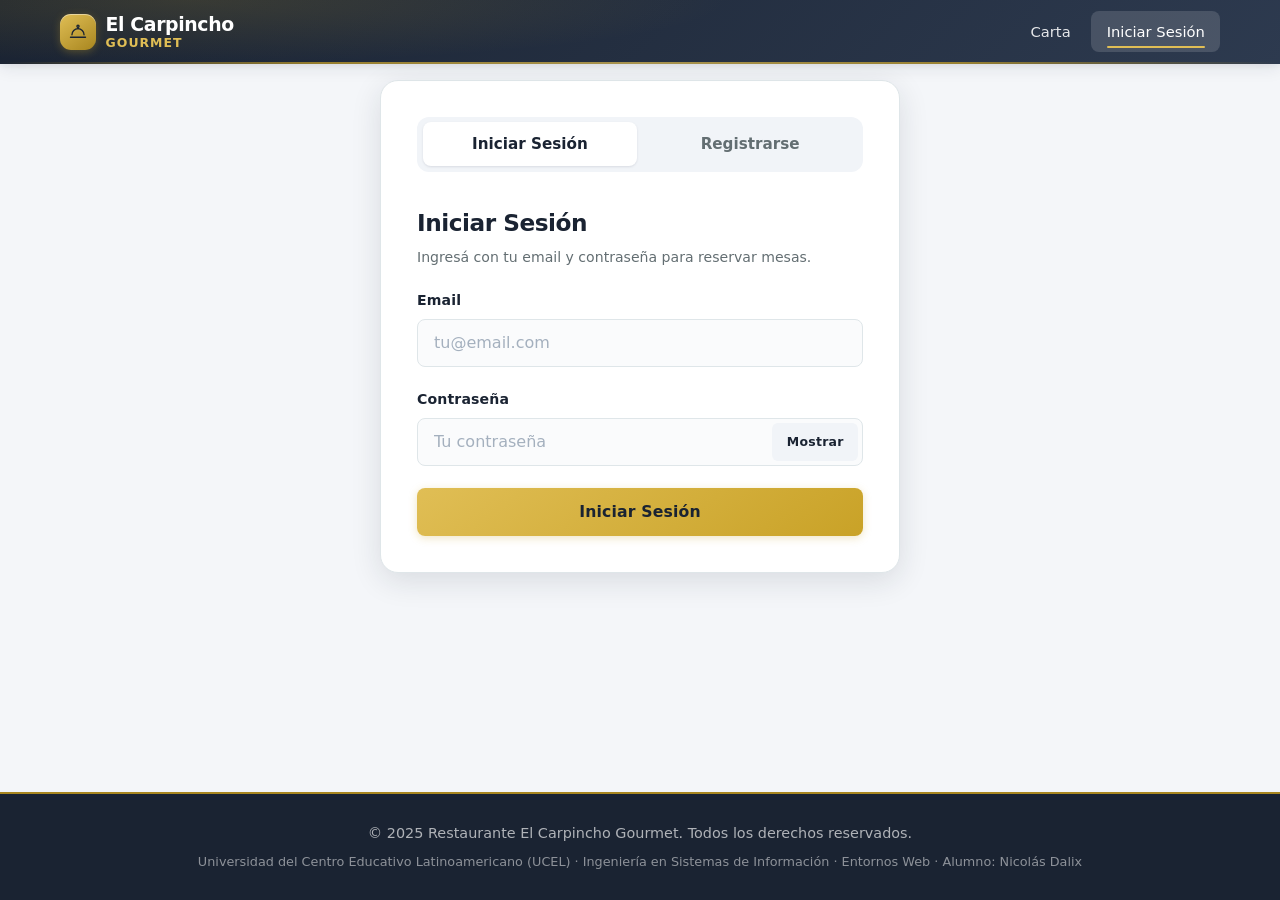
==== commit 889fe555: "Reestructuración del proyecto: api, js y css dentro de public/" ====
--- a/public/admin.html
+++ b/public/admin.html
@@ -3,16 +3,19 @@
 <head>
     <meta charset="UTF-8">
     <meta name="viewport" content="width=device-width, initial-scale=1.0">
-    <meta name="description" content="Panel de administración del restaurante">
+    <meta name="description" content="Panel de administración de reservas y carta de El Carpincho Gourmet.">
+    <meta name="robots" content="noindex, nofollow">
     <title>Administración - El Carpincho Gourmet</title>
-    <link rel="stylesheet" href="styles.css?v=2">
+    <link rel="icon" href="img/favicon.svg" type="image/svg+xml">
+    <meta name="theme-color" content="#1a2332">
+    <link rel="stylesheet" href="css/styles.css?v=10">
 </head>
 <body>
     <a href="#contenido-principal" class="skip-link">Saltar al contenido</a>
 
     <header>
         <div class="container">
-            <h1 class="brand">
+            <a href="index.html" class="brand" aria-label="El Carpincho Gourmet - Inicio">
                 <span class="brand-mark" aria-hidden="true">
                     <svg class="icon" width="20" height="20" viewBox="0 0 24 24" fill="none" stroke="currentColor">
                         <path d="M3 18.25h18"/>
@@ -25,7 +28,7 @@
                     <span>El Carpincho</span>
                     <span class="brand-accent">Administración</span>
                 </span>
-            </h1>
+            </a>
             <nav aria-label="Navegación de administrador">
                 <a href="index.html">Ver sitio</a>
                 <span id="admin-name"></span>
@@ -35,6 +38,7 @@
     </header>
 
     <main id="contenido-principal" class="container">
+        <h1 class="visually-hidden">Panel de administración</h1>
         <div class="admin-tabs">
             <button class="tab-btn active" data-tab="reservas">Todas las Reservas</button>
             <button class="tab-btn" data-tab="buscar">Buscar Reserva</button>
@@ -43,7 +47,7 @@
         </div>
 
         <!-- Sección: Todas las Reservas -->
-        <div id="reservas-section" class="admin-section active">
+        <section id="reservas-section" class="admin-section active">
             <h2>Todas las Reservas</h2>
             <div class="filtros-container">
                 <select id="filtro-estado" class="filtro-select">
@@ -54,10 +58,10 @@
                 <button id="refrescar-reservas" class="btn btn-primary">Refrescar</button>
             </div>
             <div id="todas-reservas-container" class="reservas-list"></div>
-        </div>
+        </section>
 
         <!-- Sección: Buscar Reserva -->
-        <div id="buscar-section" class="admin-section">
+        <section id="buscar-section" class="admin-section">
             <h2>Buscar Reserva por Nombre</h2>
             <div class="buscar-form-container">
                 <form id="buscar-form">
@@ -69,10 +73,10 @@
                 </form>
             </div>
             <div id="resultados-busqueda" class="reservas-list"></div>
-        </div>
+        </section>
 
         <!-- Sección: Crear Reserva -->
-        <div id="crear-section" class="admin-section">
+        <section id="crear-section" class="admin-section">
             <h2>Crear Reserva Manualmente</h2>
             <div class="crear-reserva-container">
                 <form id="crear-reserva-form">
@@ -111,10 +115,10 @@
                     <button type="submit" class="btn btn-primary">Crear Reserva</button>
                 </form>
             </div>
-        </div>
+        </section>
 
         <!-- Sección: Gestionar Carta -->
-        <div id="carta-section" class="admin-section">
+        <section id="carta-section" class="admin-section">
             <h2>Gestionar Carta</h2>
             <p class="section-desc">Agregá o eliminá platos y bebidas del menú. Los cambios se ven al instante en la carta pública.</p>
 
@@ -124,14 +128,14 @@
                     <div class="form-row">
                         <div class="form-group">
                             <label for="carta-tipo">Tipo *</label>
-                            <select id="carta-tipo" required>
+                            <select id="carta-tipo">
                                 <option value="plato">Plato</option>
                                 <option value="bebida">Bebida</option>
                             </select>
                         </div>
                         <div class="form-group">
                             <label for="carta-categoria">Categoría *</label>
-                            <select id="carta-categoria" required></select>
+                            <select id="carta-categoria"></select>
                         </div>
                     </div>
                     <div class="form-row">
@@ -150,26 +154,28 @@
             </div>
 
             <div class="carta-container">
-                <div class="categoria">
+                <section class="categoria">
                     <h3>Platos</h3>
                     <div id="admin-carta-platos-container"></div>
-                </div>
+                </section>
 
-                <div class="categoria">
+                <section class="categoria">
                     <h3>Bebidas</h3>
                     <div id="admin-carta-bebidas-container"></div>
-                </div>
+                </section>
             </div>
-        </div>
+        </section>
     </main>
 
     <footer>
         <p>&copy; 2025 Restaurante El Carpincho Gourmet. Todos los derechos reservados.</p>
+        <p class="footer-academico">Universidad del Centro Educativo Latinoamericano (UCEL) · Ingeniería en Sistemas de Información · Entornos Web · Alumno: Nicolás Dalix</p>
     </footer>
 
-    <script src="api.js"></script>
-    <script src="ui.js?v=2"></script>
-    <script src="admin.js"></script>
+    <script src="js/api.js?v=6"></script>
+    <script src="js/ui.js?v=6"></script>
+    <script src="js/carta.js?v=6"></script>
+    <script src="js/admin.js?v=6"></script>
 </body>
 </html>
 
--- a/public/css/styles.css
+++ b/public/css/styles.css
@@ -0,0 +1,2211 @@
+/* ==========================================================================
+   El Carpincho Gourmet — Hoja de estilos
+   Paleta: dorado (#c9a227) sobre azul marino (#1a2332)
+   ========================================================================== */
+
+*,
+*::before,
+*::after {
+    margin: 0;
+    padding: 0;
+    box-sizing: border-box;
+}
+
+:root {
+    /* --- Paleta base --- */
+    --primary-color: #c9a227;
+    --primary-dark: #a8861f;
+    --primary-text: #866a12; /* dorado para texto: contraste AA (4,5:1) */
+    --secondary-color: #1a2332;
+    --accent-color: #d64545;
+    --accent-text: #b83232; /* rojo para texto: contraste AA (4,5:1) */
+    --success-color: #2d8a5e;
+    --warning-color: #e6a23c;
+    --bg-color: #f4f6f9;
+    --text-color: #2d3436;
+    --text-muted: #636e72;
+    --border-color: #dfe6e9;
+
+    /* --- Derivados de la paleta (tintes y sombras de los mismos tonos) --- */
+    --primary-light: #e0be55;
+    --primary-tint: #faf5e4;
+    --primary-glow: rgba(201, 162, 39, 0.28);
+    --secondary-light: #2d3a4f;
+    --secondary-tint: #eef1f5;
+    --success-tint: #e7f4ed;
+    --success-border: #b6ddc8;
+    --accent-tint: #fdecec;
+    --accent-border: #f2c2c2;
+    --warning-tint: #fdf4e6;
+    --info-color: #3f7cad;
+    --info-tint: #eaf3fa;
+    --info-border: #bcd8ec;
+
+    /* --- Superficies --- */
+    --surface: #ffffff;
+    --surface-alt: #fafbfc;
+    --surface-sunken: #f1f4f8;
+
+    /* --- Elevación --- */
+    --shadow-xs: 0 1px 2px rgba(26, 35, 50, 0.06);
+    --shadow-sm: 0 1px 3px rgba(26, 35, 50, 0.07), 0 1px 2px rgba(26, 35, 50, 0.04);
+    --shadow: 0 2px 12px rgba(26, 35, 50, 0.08);
+    --shadow-md: 0 4px 16px rgba(26, 35, 50, 0.09), 0 2px 6px rgba(26, 35, 50, 0.05);
+    --shadow-lg: 0 8px 30px rgba(26, 35, 50, 0.12);
+    --shadow-xl: 0 18px 48px rgba(26, 35, 50, 0.18);
+
+    /* --- Geometría --- */
+    --radius-sm: 8px;
+    --radius: 12px;
+    --radius-lg: 18px;
+    --radius-full: 999px;
+
+    /* --- Tipografía --- */
+    --font-sans: 'Segoe UI', system-ui, -apple-system, 'Helvetica Neue', sans-serif;
+    --font-size-base: 1rem;
+    --line-height: 1.6;
+    --tracking-tight: -0.02em;
+    --tracking-wide: 0.08em;
+
+    /* --- Interacción --- */
+    --focus-ring: 0 0 0 3px rgba(201, 162, 39, 0.45);
+    --transition: 0.2s ease;
+    --transition-slow: 0.32s cubic-bezier(0.4, 0, 0.2, 1);
+}
+
+body {
+    font-family: var(--font-sans);
+    background-color: var(--bg-color);
+    color: var(--text-color);
+    line-height: var(--line-height);
+    font-size: var(--font-size-base);
+    min-height: 100vh;
+    display: flex;
+    flex-direction: column;
+}
+
+/* ==========================================================================
+   Sistema de íconos SVG
+   ========================================================================== */
+
+.icon {
+    width: 1em;
+    height: 1em;
+    display: inline-block;
+    flex-shrink: 0;
+    fill: none;
+    stroke: currentColor;
+    stroke-width: 1.75;
+    stroke-linecap: round;
+    stroke-linejoin: round;
+    vertical-align: -0.135em;
+}
+
+.icon-fill {
+    fill: currentColor;
+    stroke: none;
+}
+
+/* ==========================================================================
+   Accesibilidad
+   ========================================================================== */
+
+.skip-link {
+    position: absolute;
+    top: -100px;
+    left: 1rem;
+    background: var(--primary-color);
+    color: var(--secondary-color);
+    padding: 0.75rem 1.25rem;
+    border-radius: var(--radius);
+    z-index: 9999;
+    font-weight: 700;
+    text-decoration: none;
+    box-shadow: var(--shadow-lg);
+    transition: top var(--transition);
+}
+
+.skip-link:focus {
+    top: 1rem;
+    outline: none;
+    box-shadow: var(--focus-ring), var(--shadow-lg);
+}
+
+*:focus-visible {
+    outline: none;
+    box-shadow: var(--focus-ring);
+}
+
+.visually-hidden {
+    position: absolute;
+    width: 1px;
+    height: 1px;
+    padding: 0;
+    overflow: hidden;
+    clip-path: inset(50%);
+    white-space: nowrap;
+    border: 0;
+}
+
+/* ==========================================================================
+   Layout
+   ========================================================================== */
+
+.container {
+    max-width: 1200px;
+    margin: 0 auto;
+    padding: 0 20px;
+    width: 100%;
+}
+
+main {
+    flex: 1;
+    padding: 2.5rem 0 3.5rem;
+}
+
+/* ==========================================================================
+   Encabezado y marca
+   ========================================================================== */
+
+header {
+    background:
+        radial-gradient(ellipse 60% 140% at 15% 0%, rgba(201, 162, 39, 0.16), transparent 70%),
+        linear-gradient(135deg, var(--secondary-color) 0%, var(--secondary-light) 100%);
+    color: #fff;
+    padding: 0.7rem 0;
+    box-shadow: var(--shadow-md);
+    position: relative;
+}
+
+header::after {
+    content: '';
+    position: absolute;
+    left: 0;
+    right: 0;
+    bottom: 0;
+    height: 2px;
+    background: linear-gradient(90deg,
+        transparent,
+        var(--primary-color) 25%,
+        var(--primary-light) 50%,
+        var(--primary-color) 75%,
+        transparent);
+    opacity: 0.7;
+}
+
+header .container {
+    display: flex;
+    justify-content: space-between;
+    align-items: center;
+    gap: 1rem;
+}
+
+/* --- Logotipo --- */
+.brand {
+    color: inherit;
+    text-decoration: none;
+    display: inline-flex;
+    align-items: center;
+    gap: 0.6rem;
+    font-size: clamp(0.98rem, 2.2vw, 1.18rem);
+    font-weight: 700;
+    letter-spacing: var(--tracking-tight);
+    line-height: 1.1;
+}
+
+.brand-mark {
+    display: inline-flex;
+    align-items: center;
+    justify-content: center;
+    width: 36px;
+    height: 36px;
+    flex-shrink: 0;
+    border-radius: 11px;
+    background: linear-gradient(145deg, var(--primary-light), var(--primary-dark));
+    color: var(--secondary-color);
+    box-shadow:
+        0 2px 8px rgba(201, 162, 39, 0.32),
+        inset 0 1px 0 rgba(255, 255, 255, 0.45);
+}
+
+.brand-mark .icon {
+    width: 20px;
+    height: 20px;
+    stroke-width: 1.6;
+    vertical-align: 0;
+}
+
+.brand-text {
+    display: flex;
+    flex-direction: column;
+    gap: 0.05rem;
+}
+
+.brand-accent {
+    color: var(--primary-light);
+    font-size: 0.66em;
+    font-weight: 600;
+    letter-spacing: var(--tracking-wide);
+    text-transform: uppercase;
+    line-height: 1.1;
+}
+
+/* --- Navegación --- */
+.nav-toggle {
+    display: none;
+    flex-direction: column;
+    gap: 5px;
+    background: rgba(255, 255, 255, 0.08);
+    border: none;
+    cursor: pointer;
+    padding: 0.6rem;
+    border-radius: var(--radius-sm);
+    transition: background-color var(--transition);
+}
+
+.nav-toggle:hover {
+    background: rgba(255, 255, 255, 0.16);
+}
+
+.nav-toggle span {
+    display: block;
+    width: 22px;
+    height: 2px;
+    background: #fff;
+    border-radius: 2px;
+    transition: var(--transition);
+}
+
+nav {
+    display: flex;
+    gap: 0.35rem;
+    align-items: center;
+}
+
+nav a {
+    color: rgba(255, 255, 255, 0.88);
+    text-decoration: none;
+    padding: 0.55rem 0.95rem;
+    border-radius: var(--radius-sm);
+    transition: background-color var(--transition), color var(--transition);
+    font-weight: 500;
+    font-size: 0.92rem;
+    min-height: 38px;
+    display: inline-flex;
+    align-items: center;
+    gap: 0.4rem;
+    position: relative;
+}
+
+nav a:hover {
+    background-color: rgba(255, 255, 255, 0.12);
+    color: #fff;
+}
+
+nav a.active {
+    background-color: rgba(255, 255, 255, 0.14);
+    color: #fff;
+}
+
+nav a.active::after {
+    content: '';
+    position: absolute;
+    left: 0.95rem;
+    right: 0.95rem;
+    bottom: 0.3rem;
+    height: 2px;
+    border-radius: 2px;
+    background: var(--primary-light);
+}
+
+#user-name,
+#admin-name,
+.nav-saludo {
+    color: rgba(255, 255, 255, 0.92);
+    padding: 0.35rem 0.85rem;
+    font-weight: 500;
+    font-size: 0.88rem;
+    background: rgba(255, 255, 255, 0.08);
+    border-radius: var(--radius-full);
+    white-space: nowrap;
+}
+
+header .btn-secondary {
+    background: rgba(255, 255, 255, 0.12);
+    color: #fff;
+    min-height: 38px;
+    padding: 0.45rem 1rem;
+    font-size: 0.88rem;
+    border: 1px solid rgba(255, 255, 255, 0.18);
+}
+
+header .btn-secondary:hover {
+    background: rgba(255, 255, 255, 0.22);
+}
+
+/* ==========================================================================
+   Pie de página
+   ========================================================================== */
+
+footer {
+    background-color: var(--secondary-color);
+    color: rgba(255, 255, 255, 0.65);
+    text-align: center;
+    padding: 1.75rem 0;
+    margin-top: auto;
+    font-size: 0.9rem;
+    border-top: 2px solid var(--primary-dark);
+}
+
+.footer-academico {
+    margin-top: 0.4rem;
+    font-size: 0.8rem;
+    color: rgba(255, 255, 255, 0.5);
+}
+
+/* ==========================================================================
+   Hero
+   ========================================================================== */
+
+.hero {
+    background:
+        radial-gradient(ellipse 70% 120% at 80% 10%, rgba(201, 162, 39, 0.22), transparent 65%),
+        radial-gradient(ellipse 60% 100% at 10% 90%, rgba(201, 162, 39, 0.1), transparent 60%),
+        linear-gradient(135deg, var(--secondary-color) 0%, #223047 100%);
+    color: #fff;
+    padding: 3.25rem 2rem;
+    border-radius: var(--radius-lg);
+    margin-bottom: 2.5rem;
+    text-align: center;
+    box-shadow: var(--shadow-lg);
+    position: relative;
+    overflow: hidden;
+}
+
+.hero::before {
+    content: '';
+    position: absolute;
+    inset: 0;
+    border-radius: inherit;
+    border: 1px solid rgba(201, 162, 39, 0.22);
+    pointer-events: none;
+}
+
+.hero h1 {
+    font-size: clamp(1.65rem, 4.5vw, 2.5rem);
+    margin-bottom: 0.85rem;
+    font-weight: 700;
+    letter-spacing: var(--tracking-tight);
+    line-height: 1.2;
+}
+
+.hero p {
+    font-size: 1.05rem;
+    color: rgba(255, 255, 255, 0.82);
+    max-width: 560px;
+    margin: 0 auto 1.75rem;
+}
+
+.hero-actions {
+    display: flex;
+    gap: 0.85rem;
+    justify-content: center;
+    flex-wrap: wrap;
+}
+
+.hero .btn {
+    width: auto;
+    min-width: 170px;
+}
+
+.hero .btn-secondary {
+    background: rgba(255, 255, 255, 0.1);
+    border: 1px solid rgba(255, 255, 255, 0.25);
+    color: #fff;
+    backdrop-filter: blur(4px);
+}
+
+.hero .btn-secondary:hover {
+    background: rgba(255, 255, 255, 0.18);
+}
+
+/* ==========================================================================
+   Encabezados de sección
+   ========================================================================== */
+
+.page-header {
+    margin-bottom: 1.75rem;
+}
+
+.page-header h2 {
+    color: var(--secondary-color);
+    font-size: clamp(1.4rem, 3vw, 1.9rem);
+    margin-bottom: 0.3rem;
+    letter-spacing: var(--tracking-tight);
+    font-weight: 700;
+}
+
+.page-header p {
+    color: var(--text-muted);
+}
+
+.section-desc {
+    color: var(--text-muted);
+    margin-bottom: 1.5rem;
+}
+
+/* ==========================================================================
+   Carta
+   ========================================================================== */
+
+.carta-section {
+    background: var(--surface);
+    padding: 2.5rem;
+    border-radius: var(--radius-lg);
+    box-shadow: var(--shadow);
+    border: 1px solid var(--border-color);
+}
+
+.carta-section h2 {
+    color: var(--secondary-color);
+    margin-bottom: 0.4rem;
+    font-size: clamp(1.5rem, 3.5vw, 2rem);
+    letter-spacing: var(--tracking-tight);
+}
+
+.intro-text {
+    margin-bottom: 2.25rem;
+    color: var(--text-muted);
+}
+
+.intro-text a {
+    color: var(--primary-text);
+    text-decoration: none;
+    font-weight: 600;
+    border-bottom: 1px solid var(--primary-glow);
+    transition: border-color var(--transition);
+}
+
+.intro-text a:hover {
+    border-bottom-color: var(--primary-color);
+}
+
+.carta-container {
+    display: flex;
+    flex-direction: column;
+    gap: 2.75rem;
+}
+
+.categoria h3 {
+    color: var(--secondary-color);
+    margin-bottom: 1.75rem;
+    font-size: 1.4rem;
+    font-weight: 700;
+    letter-spacing: var(--tracking-tight);
+    padding-bottom: 0.65rem;
+    border-bottom: 1px solid var(--border-color);
+    position: relative;
+}
+
+.categoria h3::after {
+    content: '';
+    position: absolute;
+    left: 0;
+    bottom: -1px;
+    width: 56px;
+    height: 3px;
+    border-radius: 3px;
+    background: linear-gradient(90deg, var(--primary-color), var(--primary-light));
+}
+
+.subcategoria {
+    margin-bottom: 2.5rem;
+}
+
+.subcategoria:last-child {
+    margin-bottom: 0;
+}
+
+.subcategoria-titulo {
+    color: var(--secondary-color);
+    font-size: 0.82rem;
+    font-weight: 700;
+    text-transform: uppercase;
+    letter-spacing: var(--tracking-wide);
+    margin-bottom: 1.15rem;
+    padding-left: 0.75rem;
+    border-left: 3px solid var(--primary-color);
+    line-height: 1.4;
+}
+
+.items-grid {
+    display: grid;
+    grid-template-columns: repeat(auto-fill, minmax(250px, 1fr));
+    gap: 1.15rem;
+}
+
+.item-card {
+    background: var(--surface);
+    border: 1px solid var(--border-color);
+    border-radius: var(--radius);
+    padding: 1.35rem 1.4rem;
+    box-shadow: var(--shadow-xs);
+    transition: transform var(--transition-slow), box-shadow var(--transition-slow),
+                border-color var(--transition-slow);
+    position: relative;
+    overflow: hidden;
+}
+
+.item-card::before {
+    content: '';
+    position: absolute;
+    left: 0;
+    top: 0;
+    bottom: 0;
+    width: 3px;
+    background: linear-gradient(180deg, var(--primary-color), var(--primary-light));
+    transform: scaleY(0);
+    transform-origin: top;
+    transition: transform var(--transition-slow);
+}
+
+.item-card:hover {
+    transform: translateY(-3px);
+    box-shadow: var(--shadow-md);
+    border-color: var(--primary-glow);
+}
+
+.item-card:hover::before {
+    transform: scaleY(1);
+}
+
+.item-card h4 {
+    color: var(--secondary-color);
+    margin-bottom: 0.35rem;
+    font-size: 1.05rem;
+    font-weight: 600;
+    letter-spacing: -0.01em;
+}
+
+.item-card .precio {
+    color: var(--primary-text);
+    font-size: 1.2rem;
+    font-weight: 700;
+    margin: 0.5rem 0 0;
+    font-variant-numeric: tabular-nums;
+}
+
+/* --- Textos auxiliares (antes eran estilos en línea en el JS/HTML) --- */
+.form-intro {
+    margin-bottom: 1.25rem;
+}
+
+.reserva-nota {
+    font-size: 0.9rem;
+    color: var(--text-muted);
+    margin-top: 1rem;
+}
+
+.reserva-nota-reembolso {
+    color: var(--success-color);
+    margin-top: 0.5rem;
+}
+
+.mensaje-error-carga {
+    color: var(--accent-text);
+    background: var(--accent-tint);
+    border: 1px solid var(--accent-border);
+    padding: 1rem;
+    border-radius: var(--radius-sm);
+}
+
+/* ==========================================================================
+   Autenticación
+   ========================================================================== */
+
+.auth-container {
+    max-width: 520px;
+    margin: 1rem auto 2rem;
+    background: var(--surface);
+    padding: 2.25rem;
+    border-radius: var(--radius-lg);
+    box-shadow: var(--shadow-lg);
+    border: 1px solid var(--border-color);
+}
+
+.auth-tabs {
+    display: flex;
+    gap: 0.35rem;
+    margin-bottom: 2rem;
+    background: var(--surface-sunken);
+    padding: 0.35rem;
+    border-radius: var(--radius);
+}
+
+.auth-form {
+    display: none;
+}
+
+.auth-form.active {
+    display: block;
+    animation: fadeInUp 0.32s ease;
+}
+
+.auth-form h2 {
+    color: var(--secondary-color);
+    font-size: 1.45rem;
+    letter-spacing: var(--tracking-tight);
+    margin-bottom: 0.2rem;
+}
+
+/* ==========================================================================
+   Pestañas
+   ========================================================================== */
+
+.tab-btn {
+    flex: 1;
+    padding: 0.75rem 1rem;
+    background: transparent;
+    border: none;
+    cursor: pointer;
+    font-size: 0.95rem;
+    font-family: inherit;
+    font-weight: 600;
+    color: var(--text-muted);
+    border-radius: var(--radius-sm);
+    transition: background-color var(--transition), color var(--transition),
+                box-shadow var(--transition);
+    min-height: 44px;
+}
+
+.tab-btn:hover:not(.active) {
+    color: var(--secondary-color);
+    background: rgba(255, 255, 255, 0.6);
+}
+
+.tab-btn.active {
+    color: var(--secondary-color);
+    background: var(--surface);
+    box-shadow: var(--shadow-sm);
+}
+
+.dashboard-tabs,
+.admin-tabs {
+    display: flex;
+    gap: 0.35rem;
+    margin-bottom: 2rem;
+    background: var(--surface-sunken);
+    padding: 0.4rem;
+    border-radius: var(--radius);
+    border: 1px solid var(--border-color);
+}
+
+.dashboard-section,
+.admin-section {
+    display: none;
+}
+
+.dashboard-section.active,
+.admin-section.active {
+    display: block;
+    animation: fadeInUp 0.32s ease;
+}
+
+/* ==========================================================================
+   Formularios
+   ========================================================================== */
+
+.form-group {
+    margin-bottom: 1.35rem;
+}
+
+.form-group label {
+    display: block;
+    margin-bottom: 0.45rem;
+    color: var(--secondary-color);
+    font-weight: 600;
+    font-size: 0.88rem;
+    letter-spacing: 0.01em;
+}
+
+.form-group input,
+.form-group select,
+.form-group textarea,
+.filtro-select {
+    width: 100%;
+    padding: 0.8rem 1rem;
+    border: 1.5px solid var(--border-color);
+    border-radius: var(--radius-sm);
+    font-size: 1rem;
+    font-family: inherit;
+    color: var(--text-color);
+    transition: border-color var(--transition), box-shadow var(--transition),
+                background-color var(--transition);
+    background: var(--surface-alt);
+    min-height: 48px;
+}
+
+.form-group input::placeholder {
+    color: #a4b0be;
+}
+
+.form-group input:hover,
+.form-group select:hover {
+    border-color: #c7d2da;
+}
+
+.form-group input:focus,
+.form-group select:focus,
+.form-group textarea:focus,
+.filtro-select:focus {
+    outline: none;
+    border-color: var(--primary-color);
+    background: var(--surface);
+    box-shadow: var(--focus-ring);
+}
+
+.form-group input:invalid:not(:placeholder-shown):not(:focus) {
+    border-color: var(--accent-color);
+}
+
+.form-group select,
+.filtro-select {
+    appearance: none;
+    background-image: url("data:image/svg+xml,%3Csvg xmlns='http://www.w3.org/2000/svg' viewBox='0 0 16 16' fill='none' stroke='%23636e72' stroke-width='1.75' stroke-linecap='round' stroke-linejoin='round'%3E%3Cpath d='m4 6 4 4 4-4'/%3E%3C/svg%3E");
+    background-repeat: no-repeat;
+    background-position: right 0.9rem center;
+    background-size: 16px;
+    padding-right: 2.5rem;
+    cursor: pointer;
+}
+
+.form-row {
+    display: grid;
+    grid-template-columns: repeat(auto-fit, minmax(240px, 1fr));
+    gap: 1rem;
+}
+
+.form-hint {
+    font-size: 0.88rem;
+    color: var(--text-muted);
+    margin-top: 0.35rem;
+}
+
+/* --- Campo de contraseña --- */
+.input-with-toggle {
+    position: relative;
+    display: flex;
+    align-items: stretch;
+}
+
+.input-with-toggle input {
+    padding-right: 5.25rem;
+}
+
+.btn-toggle-password {
+    position: absolute;
+    right: 5px;
+    top: 5px;
+    bottom: 5px;
+    padding: 0 0.9rem;
+    background: var(--surface-sunken);
+    border: none;
+    border-radius: 6px;
+    cursor: pointer;
+    font-size: 0.78rem;
+    font-family: inherit;
+    font-weight: 700;
+    letter-spacing: 0.02em;
+    color: var(--secondary-color);
+    min-height: auto;
+    transition: background-color var(--transition), color var(--transition);
+}
+
+.btn-toggle-password:hover {
+    background: var(--primary-tint);
+    color: var(--primary-text);
+}
+
+/* --- Requisitos de contraseña --- */
+.password-requirements {
+    list-style: none;
+    margin: 0.75rem 0 0;
+    padding: 0.75rem 0.9rem;
+    font-size: 0.85rem;
+    color: var(--text-muted);
+    background: var(--surface-alt);
+    border: 1px solid var(--border-color);
+    border-radius: var(--radius-sm);
+    display: grid;
+    gap: 0.3rem;
+}
+
+.password-requirements li {
+    padding-left: 1.6rem;
+    position: relative;
+    transition: color var(--transition);
+    line-height: 1.5;
+}
+
+.password-requirements li::before {
+    content: '';
+    position: absolute;
+    left: 0;
+    top: 0.24em;
+    width: 15px;
+    height: 15px;
+    border: 1.5px solid #ccd6dd;
+    border-radius: 50%;
+    background-color: var(--surface);
+    transition: background-color var(--transition), border-color var(--transition);
+}
+
+.password-requirements li.valid {
+    color: var(--success-color);
+    font-weight: 600;
+}
+
+.password-requirements li.valid::before {
+    border-color: var(--success-color);
+    background-color: var(--success-color);
+    background-image: url("data:image/svg+xml,%3Csvg xmlns='http://www.w3.org/2000/svg' viewBox='0 0 16 16' fill='none' stroke='white' stroke-width='2.75' stroke-linecap='round' stroke-linejoin='round'%3E%3Cpath d='m3.5 8.5 3 3 6-6.5'/%3E%3C/svg%3E");
+    background-repeat: no-repeat;
+    background-position: center;
+    background-size: 11px;
+}
+
+/* --- Nota de seguridad --- */
+.security-note {
+    display: flex;
+    gap: 0.85rem;
+    align-items: flex-start;
+    background: var(--info-tint);
+    border: 1px solid var(--info-border);
+    border-radius: var(--radius);
+    padding: 1rem 1.1rem;
+    margin-top: 1.75rem;
+    font-size: 0.88rem;
+    color: #1a4a7a;
+    line-height: 1.55;
+}
+
+.security-note-icon {
+    display: inline-flex;
+    align-items: center;
+    justify-content: center;
+    width: 34px;
+    height: 34px;
+    flex-shrink: 0;
+    border-radius: var(--radius-sm);
+    background: rgba(63, 124, 173, 0.14);
+    color: var(--info-color);
+}
+
+.security-note-icon .icon {
+    width: 19px;
+    height: 19px;
+    vertical-align: 0;
+}
+
+.security-note strong {
+    display: block;
+    margin-bottom: 0.1rem;
+    color: #14385c;
+}
+
+/* ==========================================================================
+   Botones
+   ========================================================================== */
+
+.btn {
+    padding: 0.8rem 1.5rem;
+    border: none;
+    border-radius: var(--radius-sm);
+    font-size: 0.98rem;
+    font-family: inherit;
+    cursor: pointer;
+    transition: background-color var(--transition), transform var(--transition),
+                box-shadow var(--transition), opacity var(--transition);
+    font-weight: 600;
+    min-height: 48px;
+    display: inline-flex;
+    align-items: center;
+    justify-content: center;
+    gap: 0.5rem;
+    letter-spacing: 0.01em;
+    text-decoration: none;
+}
+
+.btn:active:not(:disabled) {
+    transform: translateY(1px);
+}
+
+.btn:disabled,
+.btn.is-loading {
+    opacity: 0.65;
+    cursor: not-allowed;
+    transform: none !important;
+}
+
+.btn-primary {
+    background: linear-gradient(145deg, var(--primary-light), var(--primary-color));
+    color: var(--secondary-color);
+    width: 100%;
+    box-shadow: 0 2px 8px rgba(201, 162, 39, 0.28);
+}
+
+.btn-primary:hover:not(:disabled) {
+    background: linear-gradient(145deg, var(--primary-color), var(--primary-dark));
+    transform: translateY(-1px);
+    box-shadow: 0 6px 18px rgba(201, 162, 39, 0.36);
+}
+
+.btn-secondary {
+    background-color: var(--secondary-tint);
+    color: var(--secondary-color);
+    border: 1px solid var(--border-color);
+}
+
+.btn-secondary:hover:not(:disabled) {
+    background-color: #e2e7ee;
+    border-color: #cdd6e0;
+}
+
+.btn-cancelar {
+    background-color: var(--surface);
+    color: var(--accent-text);
+    border: 1.5px solid var(--accent-border);
+    padding: 0.55rem 1.1rem;
+    border-radius: var(--radius-sm);
+    cursor: pointer;
+    font-family: inherit;
+    font-weight: 600;
+    font-size: 0.9rem;
+    min-height: 40px;
+    display: inline-flex;
+    align-items: center;
+    gap: 0.4rem;
+    transition: background-color var(--transition), color var(--transition),
+                border-color var(--transition);
+}
+
+.btn-cancelar:hover:not(:disabled) {
+    background-color: var(--accent-text);
+    border-color: var(--accent-text);
+    color: #fff;
+}
+
+.btn-cancelar:disabled {
+    background-color: var(--surface-sunken);
+    color: var(--text-muted);
+    border-color: var(--border-color);
+    cursor: not-allowed;
+}
+
+/* ==========================================================================
+   Mensajes en línea
+   ========================================================================== */
+
+.error-message,
+.success-message {
+    margin-top: 1rem;
+    padding: 0.85rem 1rem;
+    border-radius: var(--radius-sm);
+    display: none;
+    font-size: 0.92rem;
+    border: 1px solid;
+    animation: fadeInUp 0.25s ease;
+}
+
+.error-message {
+    color: #9c2626;
+    background-color: var(--accent-tint);
+    border-color: var(--accent-border);
+}
+
+.success-message {
+    color: #1c6b46;
+    background-color: var(--success-tint);
+    border-color: var(--success-border);
+}
+
+.error-message.show,
+.success-message.show {
+    display: block;
+}
+
+/* ==========================================================================
+   Guía de pasos
+   ========================================================================== */
+
+.steps-guide {
+    list-style: none;
+    padding: 0;
+    display: grid;
+    grid-template-columns: repeat(auto-fit, minmax(190px, 1fr));
+    gap: 1rem;
+    margin-bottom: 1.75rem;
+}
+
+.step-item {
+    background: var(--surface);
+    padding: 1.35rem 1.15rem;
+    border-radius: var(--radius);
+    box-shadow: var(--shadow-xs);
+    border: 1px solid var(--border-color);
+    text-align: center;
+    transition: transform var(--transition-slow), box-shadow var(--transition-slow);
+}
+
+.step-item:hover {
+    transform: translateY(-2px);
+    box-shadow: var(--shadow-md);
+}
+
+.step-number {
+    display: inline-flex;
+    align-items: center;
+    justify-content: center;
+    width: 34px;
+    height: 34px;
+    background: linear-gradient(145deg, var(--primary-light), var(--primary-color));
+    color: var(--secondary-color);
+    border-radius: 50%;
+    font-weight: 700;
+    font-size: 0.95rem;
+    margin-bottom: 0.7rem;
+    box-shadow: 0 2px 8px rgba(201, 162, 39, 0.3);
+}
+
+.step-item p {
+    font-size: 0.9rem;
+    color: var(--text-muted);
+    line-height: 1.5;
+}
+
+/* ==========================================================================
+   Reserva: formulario, leyenda y sectores
+   ========================================================================== */
+
+.reserva-form-container,
+.buscar-form-container,
+.crear-reserva-container,
+.carta-admin-form-container {
+    background: var(--surface);
+    padding: 1.75rem;
+    border-radius: var(--radius-lg);
+    box-shadow: var(--shadow);
+    border: 1px solid var(--border-color);
+    margin-bottom: 2rem;
+}
+
+.carta-admin-form-container h3 {
+    margin-bottom: 1.25rem;
+    color: var(--secondary-color);
+    font-size: 1.1rem;
+    font-weight: 700;
+    letter-spacing: var(--tracking-tight);
+}
+
+/* --- Filtro de búsqueda de mesas --- */
+.busqueda-campos {
+    display: grid;
+    grid-template-columns: repeat(auto-fit, minmax(170px, 1fr));
+    gap: 1rem;
+    align-items: end;
+}
+
+.busqueda-campos .form-group {
+    margin-bottom: 0;
+}
+
+/* Los campos de fecha/hora nunca muestran placeholder, así que la regla
+   general de :invalid los pintaba de rojo apenas carga la página. Acá los
+   errores se informan con el mensaje debajo del formulario. */
+.busqueda-campos .form-group input:invalid:not(:placeholder-shown):not(:focus) {
+    border-color: var(--border-color);
+}
+
+.busqueda-accion .btn {
+    white-space: nowrap;
+}
+
+.busqueda-placeholder {
+    padding: 2rem 1.5rem;
+    text-align: center;
+    color: var(--text-muted);
+    background: var(--surface);
+    border: 1.5px dashed var(--border-color);
+    border-radius: var(--radius-lg);
+}
+
+.busqueda-placeholder[hidden],
+.sectores-container[hidden] {
+    display: none;
+}
+
+.resultados-resumen {
+    margin: 0;
+    padding: 0.9rem 1.25rem;
+    background: var(--success-tint);
+    border: 1px solid var(--success-border);
+    border-radius: var(--radius);
+    color: var(--secondary-color);
+    font-weight: 600;
+}
+
+.sector-sin-mesas {
+    grid-column: 1 / -1;
+    margin: 0;
+    color: var(--text-muted);
+    font-size: 0.92rem;
+}
+
+.mesa-legend {
+    display: flex;
+    flex-wrap: wrap;
+    gap: 1.5rem;
+    margin-bottom: 1.5rem;
+    padding: 0.9rem 1.25rem;
+    background: var(--surface);
+    border-radius: var(--radius);
+    box-shadow: var(--shadow-xs);
+    border: 1px solid var(--border-color);
+}
+
+.legend-item {
+    display: flex;
+    align-items: center;
+    gap: 0.55rem;
+    font-size: 0.88rem;
+    color: var(--text-muted);
+    font-weight: 500;
+}
+
+.legend-dot {
+    width: 15px;
+    height: 15px;
+    border-radius: 5px;
+    border: 2px solid;
+    flex-shrink: 0;
+}
+
+.legend-dot.disponible {
+    background: var(--success-tint);
+    border-color: var(--success-color);
+}
+
+.legend-dot.ocupada {
+    background: var(--accent-tint);
+    border-color: var(--accent-color);
+}
+
+.legend-dot.seleccionada {
+    background: var(--primary-tint);
+    border-color: var(--primary-color);
+}
+
+.sectores-container {
+    display: flex;
+    flex-direction: column;
+    gap: 1.5rem;
+}
+
+.sector {
+    background: var(--surface);
+    padding: 1.75rem;
+    border-radius: var(--radius-lg);
+    box-shadow: var(--shadow);
+    border: 1px solid var(--border-color);
+    position: relative;
+    overflow: hidden;
+}
+
+.sector::before {
+    content: '';
+    position: absolute;
+    left: 0;
+    top: 0;
+    bottom: 0;
+    width: 4px;
+    background: linear-gradient(180deg, var(--primary-color), var(--primary-light));
+}
+
+.sector h3 {
+    color: var(--secondary-color);
+    margin-bottom: 0.25rem;
+    font-size: 1.25rem;
+    font-weight: 700;
+    letter-spacing: var(--tracking-tight);
+}
+
+.tarifa-info {
+    color: var(--primary-text);
+    font-weight: 600;
+    margin-bottom: 1.5rem;
+    font-size: 0.92rem;
+    display: inline-flex;
+    align-items: center;
+    gap: 0.4rem;
+    background: var(--primary-tint);
+    padding: 0.28rem 0.75rem;
+    border-radius: var(--radius-full);
+}
+
+/* --- Mesas --- */
+.mesas-grid {
+    display: grid;
+    grid-template-columns: repeat(auto-fill, minmax(128px, 1fr));
+    gap: 0.9rem;
+}
+
+.mesa-card {
+    background: var(--surface-alt);
+    border: 1.5px solid var(--border-color);
+    border-radius: var(--radius);
+    padding: 1.15rem 0.75rem;
+    text-align: center;
+    cursor: pointer;
+    transition: transform var(--transition-slow), box-shadow var(--transition-slow),
+                border-color var(--transition), background-color var(--transition);
+    position: relative;
+    overflow: hidden;
+}
+
+.mesa-card::after {
+    content: '';
+    position: absolute;
+    top: 0.6rem;
+    right: 0.6rem;
+    width: 8px;
+    height: 8px;
+    border-radius: 50%;
+    background: var(--border-color);
+    transition: background-color var(--transition);
+}
+
+.mesa-card.disponible {
+    border-color: var(--success-border);
+    background: var(--success-tint);
+}
+
+.mesa-card.disponible::after {
+    background: var(--success-color);
+    box-shadow: 0 0 0 3px rgba(45, 138, 94, 0.18);
+}
+
+.mesa-card.disponible:hover {
+    transform: translateY(-3px);
+    box-shadow: var(--shadow-md);
+    border-color: var(--success-color);
+}
+
+.mesa-card.ocupada {
+    border-color: var(--accent-border);
+    background: var(--accent-tint);
+    cursor: not-allowed;
+    opacity: 0.72;
+}
+
+.mesa-card.ocupada::after {
+    background: var(--accent-color);
+}
+
+.mesa-card.ocupada:hover {
+    transform: none;
+    box-shadow: none;
+}
+
+.mesa-card.seleccionada {
+    border-color: var(--primary-color);
+    background: var(--primary-tint);
+    box-shadow: 0 0 0 3px var(--primary-glow), var(--shadow-md);
+    transform: translateY(-3px);
+}
+
+.mesa-card.seleccionada::after {
+    background: var(--primary-color);
+    box-shadow: 0 0 0 3px var(--primary-glow);
+}
+
+.mesa-numero {
+    font-size: 1.15rem;
+    font-weight: 700;
+    color: var(--secondary-color);
+    margin-bottom: 0.4rem;
+    letter-spacing: var(--tracking-tight);
+}
+
+.mesa-capacidad {
+    font-size: 0.82rem;
+    color: var(--text-muted);
+    display: flex;
+    align-items: center;
+    justify-content: center;
+    gap: 0.3rem;
+}
+
+.mesa-capacidad::before {
+    content: '';
+    width: 13px;
+    height: 13px;
+    flex-shrink: 0;
+    background-image: url("data:image/svg+xml,%3Csvg xmlns='http://www.w3.org/2000/svg' viewBox='0 0 16 16' fill='none' stroke='%23636e72' stroke-width='1.6' stroke-linecap='round' stroke-linejoin='round'%3E%3Cpath d='M11 13.5v-1a2.5 2.5 0 0 0-2.5-2.5h-3A2.5 2.5 0 0 0 3 12.5v1'/%3E%3Ccircle cx='7' cy='5' r='2.25'/%3E%3Cpath d='M13.5 13.5v-1a2.5 2.5 0 0 0-1.9-2.42'/%3E%3Cpath d='M10.5 3.08a2.25 2.25 0 0 1 0 4.34'/%3E%3C/svg%3E");
+    background-repeat: no-repeat;
+    background-size: contain;
+}
+
+.mesa-tarifa {
+    font-size: 0.8rem;
+    color: var(--primary-text);
+    font-weight: 700;
+    margin-top: 0.45rem;
+    font-variant-numeric: tabular-nums;
+}
+
+/* ==========================================================================
+   Tarjetas de reserva
+   ========================================================================== */
+
+.reservas-list {
+    display: flex;
+    flex-direction: column;
+    gap: 1.15rem;
+}
+
+.reserva-card {
+    background: var(--surface);
+    padding: 1.6rem 1.75rem;
+    border-radius: var(--radius-lg);
+    box-shadow: var(--shadow-xs);
+    border: 1px solid var(--border-color);
+    border-left: 4px solid var(--primary-color);
+    transition: transform var(--transition-slow), box-shadow var(--transition-slow);
+}
+
+.reserva-card:hover {
+    transform: translateY(-2px);
+    box-shadow: var(--shadow-md);
+}
+
+.reserva-card h4 {
+    color: var(--secondary-color);
+    margin-bottom: 1.25rem;
+    font-size: 1.1rem;
+    font-weight: 700;
+    letter-spacing: var(--tracking-tight);
+    padding-bottom: 0.85rem;
+    border-bottom: 1px solid var(--border-color);
+}
+
+.reserva-info {
+    display: grid;
+    grid-template-columns: repeat(auto-fit, minmax(175px, 1fr));
+    gap: 1.15rem;
+    margin-bottom: 1rem;
+}
+
+.reserva-info-item {
+    display: flex;
+    flex-direction: column;
+    gap: 0.15rem;
+}
+
+.reserva-info-item label {
+    font-size: 0.72rem;
+    color: var(--text-muted);
+    text-transform: uppercase;
+    letter-spacing: var(--tracking-wide);
+    font-weight: 600;
+}
+
+.reserva-info-item span {
+    font-weight: 600;
+    color: var(--text-color);
+    font-size: 0.98rem;
+}
+
+.reserva-actions {
+    margin-top: 1.25rem;
+    padding-top: 1.15rem;
+    border-top: 1px solid var(--border-color);
+    display: flex;
+    gap: 0.75rem;
+    flex-wrap: wrap;
+}
+
+.reserva-actions:empty {
+    display: none;
+}
+
+.admin-reserva-card {
+    border-left-color: var(--primary-color);
+}
+
+.estado-confirmada,
+.estado-cancelada {
+    display: inline-flex;
+    align-items: center;
+    gap: 0.35rem;
+    padding: 0.15rem 0.6rem;
+    border-radius: var(--radius-full);
+    font-size: 0.82rem;
+    font-weight: 700;
+    width: fit-content;
+}
+
+.estado-confirmada {
+    color: #1c6b46;
+    background: var(--success-tint);
+}
+
+.estado-confirmada::before,
+.estado-cancelada::before {
+    content: '';
+    width: 6px;
+    height: 6px;
+    border-radius: 50%;
+    background: currentColor;
+}
+
+.estado-cancelada {
+    color: #9c2626;
+    background: var(--accent-tint);
+}
+
+/* ==========================================================================
+   Panel de administración
+   ========================================================================== */
+
+.filtros-container {
+    display: flex;
+    gap: 0.75rem;
+    margin-bottom: 1.5rem;
+    align-items: center;
+    flex-wrap: wrap;
+}
+
+.filtro-select {
+    width: auto;
+    min-width: 180px;
+    min-height: 44px;
+    padding: 0.55rem 2.5rem 0.55rem 1rem;
+    background-color: var(--surface);
+}
+
+.filtros-container .btn {
+    width: auto;
+    min-height: 44px;
+    padding: 0.55rem 1.35rem;
+}
+
+.carta-form-mensaje {
+    margin-top: 1rem;
+    padding: 0.85rem 1rem;
+    border-radius: var(--radius-sm);
+    display: none;
+    font-size: 0.92rem;
+    font-weight: 500;
+    border: 1px solid;
+    animation: fadeInUp 0.25s ease;
+}
+
+.carta-form-mensaje.show {
+    display: block;
+}
+
+.carta-form-mensaje.exito {
+    background: var(--success-tint);
+    color: #1c6b46;
+    border-color: var(--success-border);
+}
+
+.carta-form-mensaje.error {
+    background: var(--accent-tint);
+    color: #9c2626;
+    border-color: var(--accent-border);
+}
+
+.admin-carta-item {
+    position: relative;
+}
+
+.admin-carta-item .item-card {
+    padding-bottom: 3.5rem;
+    height: 100%;
+}
+
+.admin-carta-item .btn-eliminar-carta {
+    position: absolute;
+    bottom: 0.9rem;
+    right: 0.9rem;
+    background: transparent;
+    color: var(--accent-text);
+    border: 1.5px solid var(--accent-border);
+    padding: 0.35rem 0.8rem;
+    border-radius: var(--radius-sm);
+    cursor: pointer;
+    font-family: inherit;
+    font-size: 0.8rem;
+    font-weight: 600;
+    transition: background-color var(--transition), color var(--transition),
+                border-color var(--transition);
+}
+
+.admin-carta-item .btn-eliminar-carta:hover {
+    background: var(--accent-text);
+    border-color: var(--accent-text);
+    color: #fff;
+}
+
+.carta-vacia-msg {
+    color: var(--text-muted);
+    font-style: italic;
+    padding: 1rem 0;
+}
+
+/* ==========================================================================
+   Modal
+   ========================================================================== */
+
+.modal {
+    display: none;
+    position: fixed;
+    z-index: 1000;
+    inset: 0;
+    background-color: rgba(26, 35, 50, 0.6);
+    backdrop-filter: blur(3px);
+    animation: fadeIn 0.25s ease;
+    padding: 1rem;
+}
+
+.modal.show {
+    display: flex;
+    align-items: center;
+    justify-content: center;
+}
+
+.modal-content {
+    background-color: var(--surface);
+    padding: 2rem;
+    border-radius: var(--radius-lg);
+    max-width: 520px;
+    width: 100%;
+    box-shadow: var(--shadow-xl);
+    animation: slideDown 0.32s cubic-bezier(0.4, 0, 0.2, 1);
+    max-height: 90vh;
+    overflow-y: auto;
+}
+
+.close-modal {
+    float: right;
+    display: inline-flex;
+    align-items: center;
+    justify-content: center;
+    width: 34px;
+    height: 34px;
+    border-radius: var(--radius-sm);
+    cursor: pointer;
+    color: var(--text-muted);
+    background: var(--surface-sunken);
+    transition: background-color var(--transition), color var(--transition);
+    margin: -0.35rem -0.35rem 0 0;
+}
+
+.close-modal .icon {
+    width: 17px;
+    height: 17px;
+    vertical-align: 0;
+}
+
+.close-modal:hover {
+    background: var(--accent-tint);
+    color: var(--accent-text);
+}
+
+.modal-content h3 {
+    color: var(--secondary-color);
+    margin-bottom: 1.5rem;
+    font-size: 1.35rem;
+    font-weight: 700;
+    letter-spacing: var(--tracking-tight);
+}
+
+#modal-reserva-info {
+    margin-bottom: 1.75rem;
+    background: var(--surface-alt);
+    border: 1px solid var(--border-color);
+    border-radius: var(--radius);
+    padding: 1.15rem 1.25rem;
+    display: grid;
+    gap: 0.6rem;
+}
+
+#modal-reserva-info p {
+    display: flex;
+    justify-content: space-between;
+    align-items: baseline;
+    gap: 1rem;
+    font-size: 0.95rem;
+    line-height: 1.5;
+}
+
+#modal-reserva-info p + p {
+    padding-top: 0.6rem;
+    border-top: 1px dashed var(--border-color);
+}
+
+#modal-reserva-info strong {
+    color: var(--text-muted);
+    font-weight: 600;
+    font-size: 0.85rem;
+    flex-shrink: 0;
+}
+
+.modal-actions {
+    display: flex;
+    gap: 0.75rem;
+    justify-content: flex-end;
+    flex-wrap: wrap;
+}
+
+.modal-actions .btn {
+    width: auto;
+    min-width: 140px;
+}
+
+/* ==========================================================================
+   Estados vacíos y carga
+   ========================================================================== */
+
+.empty-state {
+    text-align: center;
+    padding: 3.5rem 1.5rem;
+    background: var(--surface);
+    border-radius: var(--radius-lg);
+    box-shadow: var(--shadow-xs);
+    border: 1px dashed var(--border-color);
+}
+
+.empty-state-icon {
+    display: inline-flex;
+    align-items: center;
+    justify-content: center;
+    width: 68px;
+    height: 68px;
+    margin-bottom: 1.25rem;
+    border-radius: 50%;
+    background: var(--primary-tint);
+    color: var(--primary-text);
+}
+
+.empty-state-icon .icon {
+    width: 30px;
+    height: 30px;
+    stroke-width: 1.5;
+    vertical-align: 0;
+}
+
+.empty-state-text {
+    font-size: 1.08rem;
+    color: var(--secondary-color);
+    font-weight: 600;
+    margin-bottom: 0.35rem;
+}
+
+.empty-state-hint {
+    color: var(--text-muted);
+    font-size: 0.94rem;
+}
+
+.skeleton-card {
+    height: 100px;
+    background: linear-gradient(90deg,
+        var(--surface-sunken) 25%,
+        #f8fafc 50%,
+        var(--surface-sunken) 75%);
+    background-size: 200% 100%;
+    animation: shimmer 1.5s infinite;
+    border-radius: var(--radius);
+}
+
+.spinner {
+    display: inline-block;
+    width: 16px;
+    height: 16px;
+    border: 2px solid rgba(255, 255, 255, 0.3);
+    border-top-color: currentColor;
+    border-radius: 50%;
+    animation: spin 0.7s linear infinite;
+}
+
+.btn-primary .spinner {
+    border-color: rgba(26, 35, 50, 0.25);
+    border-top-color: var(--secondary-color);
+}
+
+/* ==========================================================================
+   Notificaciones toast
+   ========================================================================== */
+
+.toast-container {
+    position: fixed;
+    top: 1rem;
+    right: 1rem;
+    z-index: 10000;
+    display: flex;
+    flex-direction: column;
+    gap: 0.7rem;
+    max-width: min(400px, calc(100vw - 2rem));
+}
+
+.toast {
+    display: flex;
+    align-items: flex-start;
+    gap: 0.85rem;
+    padding: 0.95rem 1.1rem;
+    border-radius: var(--radius);
+    box-shadow: var(--shadow-lg);
+    background: var(--surface);
+    border: 1px solid var(--border-color);
+    border-left: 4px solid;
+    animation: toastIn 0.32s cubic-bezier(0.4, 0, 0.2, 1);
+    font-size: 0.94rem;
+}
+
+.toast-out {
+    animation: toastOut 0.28s ease forwards;
+}
+
+.toast-success { border-left-color: var(--success-color); }
+.toast-error   { border-left-color: var(--accent-color); }
+.toast-info    { border-left-color: var(--info-color); }
+.toast-warning { border-left-color: var(--warning-color); }
+
+.toast-icon {
+    display: inline-flex;
+    align-items: center;
+    justify-content: center;
+    width: 26px;
+    height: 26px;
+    flex-shrink: 0;
+    border-radius: 50%;
+}
+
+.toast-icon .icon {
+    width: 16px;
+    height: 16px;
+    vertical-align: 0;
+}
+
+.toast-success .toast-icon { color: var(--success-color); background: var(--success-tint); }
+.toast-error   .toast-icon { color: var(--accent-color);  background: var(--accent-tint); }
+.toast-info    .toast-icon { color: var(--info-color);    background: var(--info-tint); }
+.toast-warning .toast-icon { color: var(--warning-color); background: var(--warning-tint); }
+
+.toast-text {
+    flex: 1;
+    line-height: 1.45;
+    padding-top: 0.15rem;
+}
+
+.toast-close {
+    display: inline-flex;
+    align-items: center;
+    justify-content: center;
+    width: 24px;
+    height: 24px;
+    background: none;
+    border: none;
+    border-radius: 6px;
+    cursor: pointer;
+    color: var(--text-muted);
+    padding: 0;
+    min-height: auto;
+    flex-shrink: 0;
+    transition: background-color var(--transition), color var(--transition);
+}
+
+.toast-close .icon {
+    width: 14px;
+    height: 14px;
+    vertical-align: 0;
+}
+
+.toast-close:hover {
+    background: var(--surface-sunken);
+    color: var(--text-color);
+}
+
+/* ==========================================================================
+   Diálogo de confirmación
+   ========================================================================== */
+
+.confirm-overlay {
+    position: fixed;
+    inset: 0;
+    background: rgba(26, 35, 50, 0.6);
+    backdrop-filter: blur(3px);
+    display: flex;
+    align-items: center;
+    justify-content: center;
+    z-index: 10001;
+    padding: 1rem;
+    animation: fadeIn 0.2s ease;
+}
+
+.confirm-dialog {
+    background: var(--surface);
+    padding: 1.85rem;
+    border-radius: var(--radius-lg);
+    max-width: 440px;
+    width: 100%;
+    box-shadow: var(--shadow-xl);
+    animation: slideDown 0.28s cubic-bezier(0.4, 0, 0.2, 1);
+}
+
+.confirm-dialog h3 {
+    color: var(--secondary-color);
+    margin-bottom: 0.6rem;
+    font-size: 1.2rem;
+    font-weight: 700;
+    letter-spacing: var(--tracking-tight);
+}
+
+.confirm-dialog p {
+    color: var(--text-muted);
+    margin-bottom: 1.75rem;
+    line-height: 1.55;
+}
+
+.confirm-actions {
+    display: flex;
+    gap: 0.75rem;
+    justify-content: flex-end;
+}
+
+.confirm-actions .btn {
+    width: auto;
+    min-width: 120px;
+}
+
+/* ==========================================================================
+   Insignias
+   ========================================================================== */
+
+.badge {
+    display: inline-flex;
+    align-items: center;
+    gap: 0.35rem;
+    padding: 0.22rem 0.7rem;
+    border-radius: var(--radius-full);
+    font-size: 0.8rem;
+    font-weight: 600;
+}
+
+.badge-success { background: var(--success-tint); color: #1c6b46; }
+.badge-danger  { background: var(--accent-tint);  color: #9c2626; }
+
+/* ==========================================================================
+   Animaciones
+   ========================================================================== */
+
+@keyframes fadeIn {
+    from { opacity: 0; }
+    to   { opacity: 1; }
+}
+
+@keyframes fadeInUp {
+    from { opacity: 0; transform: translateY(8px); }
+    to   { opacity: 1; transform: translateY(0); }
+}
+
+@keyframes slideDown {
+    from { transform: translateY(-24px) scale(0.97); opacity: 0; }
+    to   { transform: translateY(0) scale(1); opacity: 1; }
+}
+
+@keyframes shimmer {
+    0%   { background-position: 200% 0; }
+    100% { background-position: -200% 0; }
+}
+
+@keyframes spin {
+    to { transform: rotate(360deg); }
+}
+
+@keyframes toastIn {
+    from { transform: translateX(110%); opacity: 0; }
+    to   { transform: translateX(0); opacity: 1; }
+}
+
+@keyframes toastOut {
+    to { transform: translateX(110%); opacity: 0; }
+}
+
+/* ==========================================================================
+   Adaptación a pantallas
+   ========================================================================== */
+
+/* --- Escritorio chico / tablet apaisada --- */
+@media (max-width: 1024px) {
+    .carta-section {
+        padding: 2rem;
+    }
+
+    .items-grid {
+        grid-template-columns: repeat(auto-fill, minmax(215px, 1fr));
+    }
+
+    .hero {
+        padding: 2.75rem 1.75rem;
+    }
+}
+
+/* --- Tablet --- */
+@media (max-width: 768px) {
+    main {
+        padding: 1.75rem 0 2.5rem;
+    }
+
+    .nav-toggle {
+        display: flex;
+        order: 2;
+    }
+
+    header .container {
+        flex-wrap: wrap;
+        position: relative;
+    }
+
+    /* El menú desplegado va debajo del logo y del botón, no entre ellos */
+    header nav {
+        order: 3;
+        display: none;
+        flex-direction: column;
+        width: 100%;
+        gap: 0.25rem;
+        padding-top: 1rem;
+        border-top: 1px solid rgba(255, 255, 255, 0.15);
+        margin-top: 0.85rem;
+    }
+
+    header nav.nav-open {
+        display: flex;
+        animation: fadeInUp 0.25s ease;
+    }
+
+    nav a,
+    nav button,
+    #user-name,
+    #admin-name,
+    .nav-saludo {
+        width: 100%;
+        justify-content: center;
+        text-align: center;
+    }
+
+    nav a.active::after {
+        display: none;
+    }
+
+    /* Los accesos que agrega el JS en la portada se apilan igual que el resto */
+    #nav-user-section {
+        display: contents;
+    }
+
+    /* En tarjetas angostas, "6 personas" en una sola línea y sin ícono */
+    .mesa-capacidad {
+        white-space: nowrap;
+    }
+
+    .mesa-capacidad::before {
+        display: none;
+    }
+
+    .mesas-grid {
+        grid-template-columns: repeat(auto-fill, minmax(104px, 1fr));
+        gap: 0.7rem;
+    }
+
+    .items-grid {
+        grid-template-columns: 1fr;
+    }
+
+    .reserva-info {
+        grid-template-columns: repeat(auto-fit, minmax(140px, 1fr));
+        gap: 0.9rem;
+    }
+
+    .toast-container {
+        left: 1rem;
+        right: 1rem;
+        max-width: none;
+    }
+
+    .dashboard-tabs,
+    .admin-tabs,
+    .auth-tabs {
+        flex-wrap: wrap;
+    }
+
+    .tab-btn {
+        flex: 1 1 45%;
+        font-size: 0.88rem;
+        padding: 0.65rem 0.5rem;
+    }
+
+    .auth-container {
+        margin: 0 auto 1.5rem;
+        padding: 1.5rem;
+    }
+
+    .carta-section,
+    .sector,
+    .reserva-form-container,
+    .buscar-form-container,
+    .crear-reserva-container,
+    .carta-admin-form-container {
+        padding: 1.35rem;
+    }
+
+    .hero {
+        padding: 2.25rem 1.25rem;
+    }
+
+    .hero .btn,
+    .hero-actions {
+        width: 100%;
+    }
+
+    .reserva-card {
+        padding: 1.35rem;
+    }
+
+    .mesa-legend {
+        gap: 1rem;
+        padding: 0.85rem 1rem;
+    }
+
+    .modal-actions,
+    .confirm-actions {
+        flex-direction: column-reverse;
+    }
+
+    .modal-actions .btn,
+    .confirm-actions .btn {
+        width: 100%;
+    }
+}
+
+/* --- Móvil --- */
+@media (max-width: 480px) {
+    .container {
+        padding: 0 14px;
+    }
+
+    .brand-mark {
+        width: 32px;
+        height: 32px;
+        border-radius: 10px;
+    }
+
+    .brand-mark .icon {
+        width: 18px;
+        height: 18px;
+    }
+
+    .steps-guide {
+        grid-template-columns: 1fr;
+        gap: 0.6rem;
+    }
+
+    .step-item {
+        display: flex;
+        align-items: center;
+        gap: 0.85rem;
+        text-align: left;
+        padding: 0.9rem 1rem;
+    }
+
+    .step-number {
+        margin-bottom: 0;
+    }
+
+    .reserva-info {
+        grid-template-columns: 1fr 1fr;
+    }
+
+    .mesas-grid {
+        grid-template-columns: repeat(auto-fill, minmax(92px, 1fr));
+    }
+
+    .mesa-card {
+        padding: 0.9rem 0.5rem;
+    }
+
+    #modal-reserva-info p {
+        flex-direction: column;
+        gap: 0.1rem;
+    }
+
+    #modal-reserva-info strong {
+        font-size: 0.75rem;
+        text-transform: uppercase;
+        letter-spacing: var(--tracking-wide);
+    }
+
+    .filtros-container {
+        flex-direction: column;
+        align-items: stretch;
+    }
+
+    .filtro-select,
+    .filtros-container .btn {
+        width: 100%;
+    }
+}
+
+/* --- Preferencias del sistema --- */
+@media (prefers-reduced-motion: reduce) {
+    *,
+    *::before,
+    *::after {
+        animation-duration: 0.01ms !important;
+        animation-iteration-count: 1 !important;
+        transition-duration: 0.01ms !important;
+        scroll-behavior: auto !important;
+    }
+
+    .item-card:hover,
+    .mesa-card:hover,
+    .step-item:hover,
+    .reserva-card:hover,
+    .btn-primary:hover:not(:disabled) {
+        transform: none;
+    }
+}
+
+/* --- Impresión --- */
+@media print {
+    header,
+    footer,
+    .nav-toggle,
+    .toast-container,
+    .reserva-actions,
+    .hero-actions {
+        display: none !important;
+    }
+
+    body {
+        background: #fff;
+    }
+
+    .reserva-card,
+    .carta-section,
+    .sector {
+        box-shadow: none;
+        border: 1px solid #ccc;
+        break-inside: avoid;
+    }
+}
